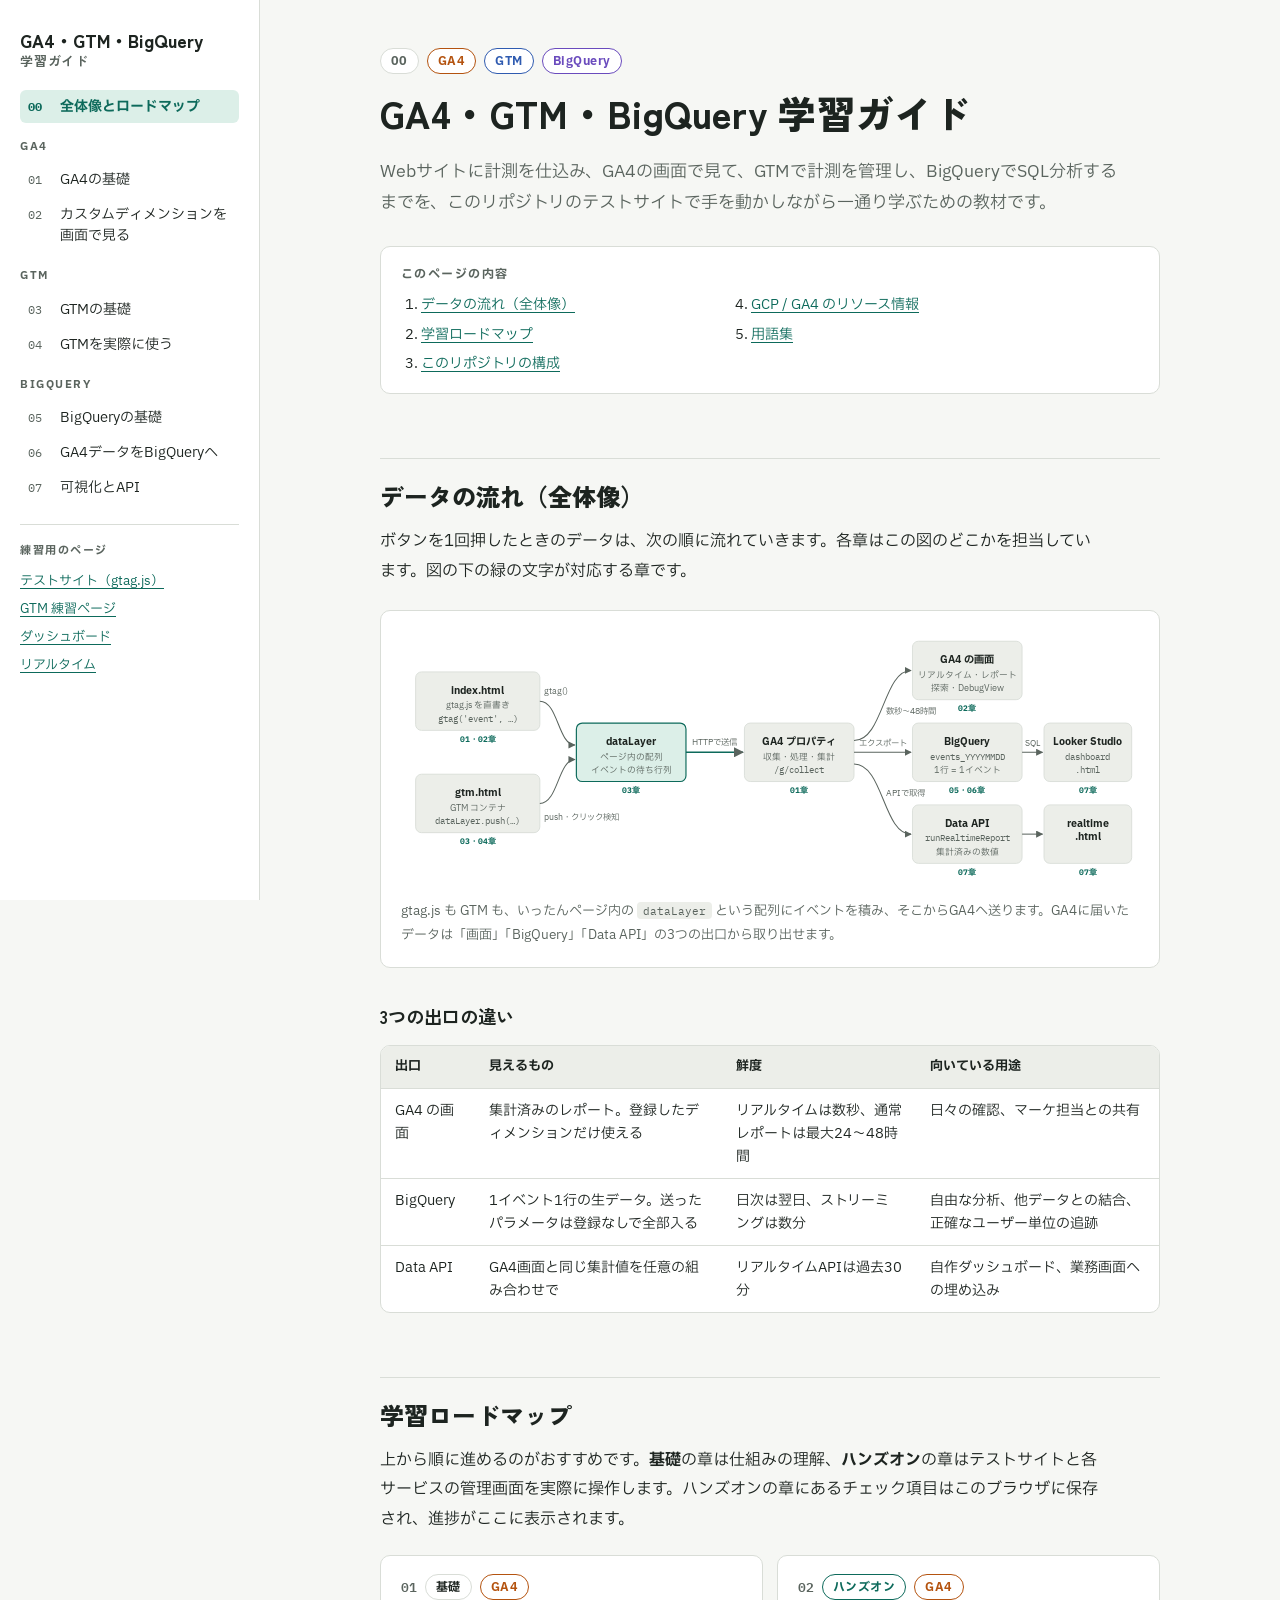
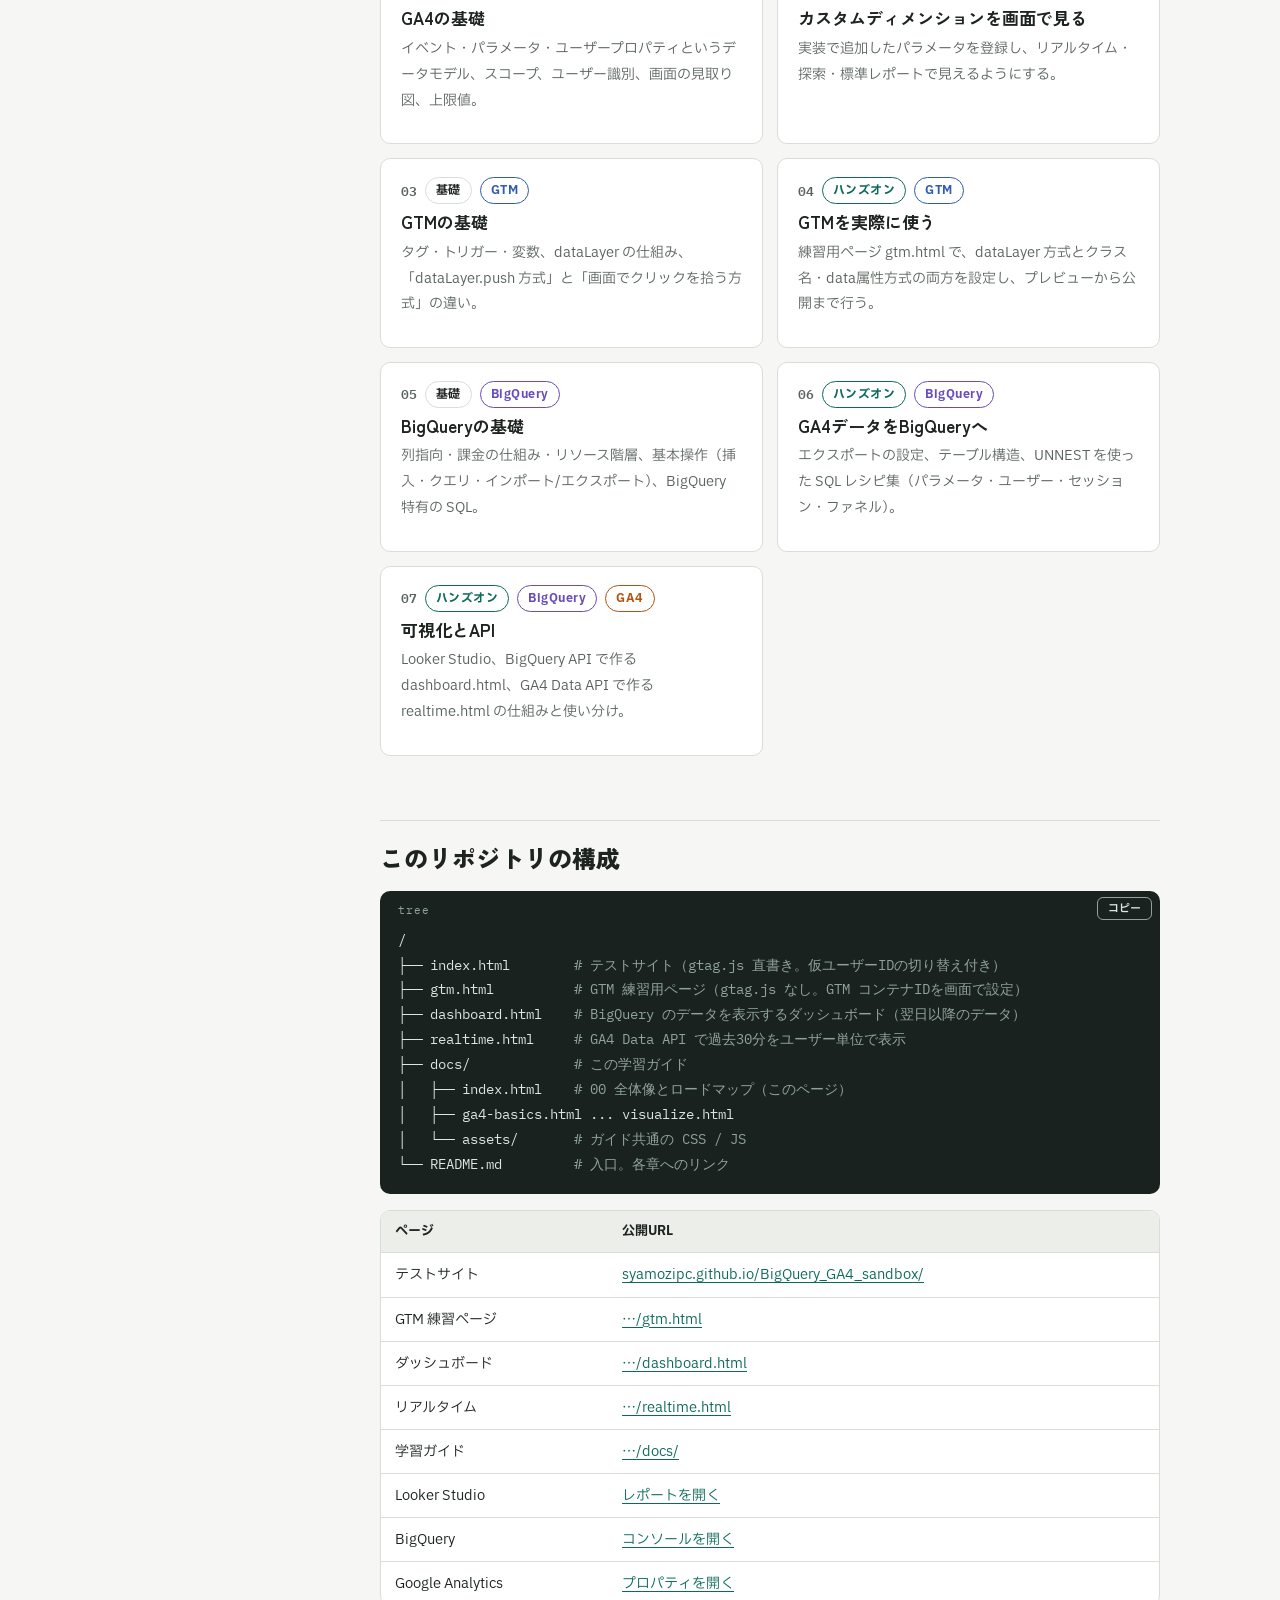
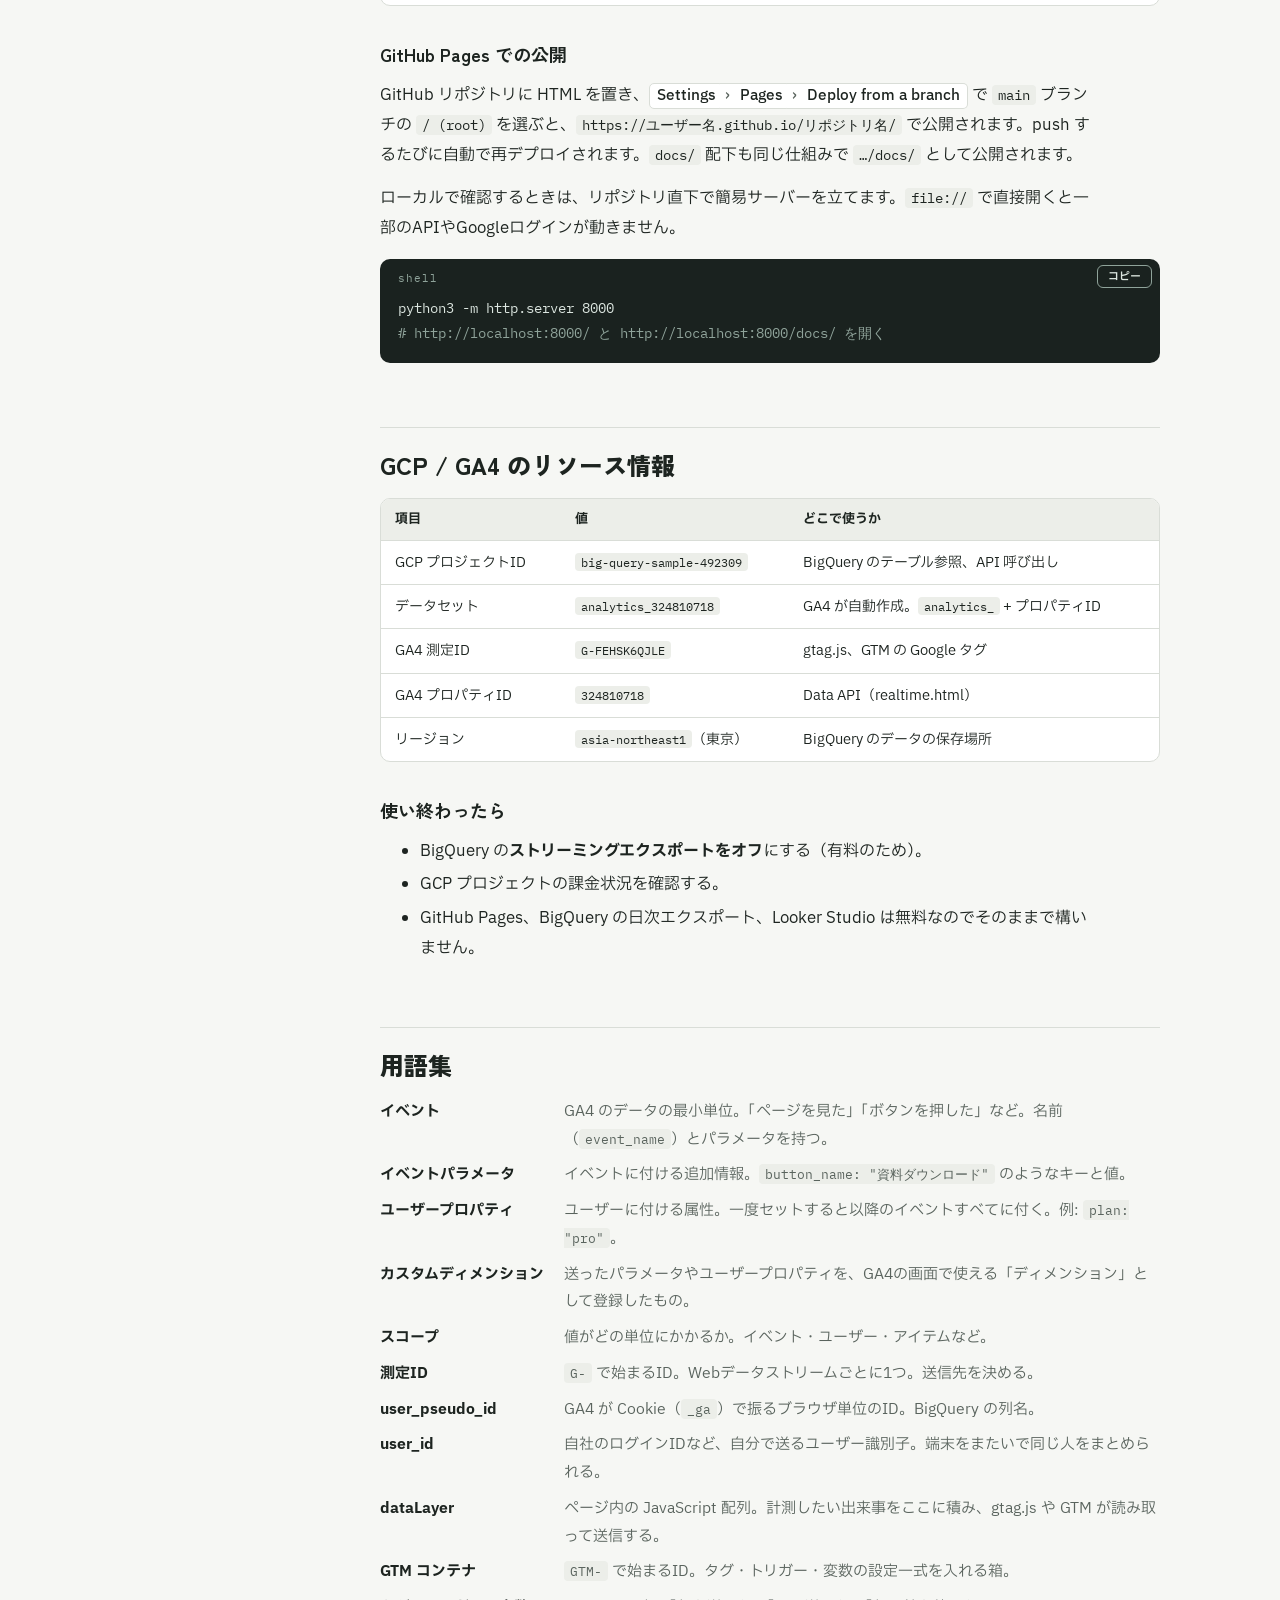
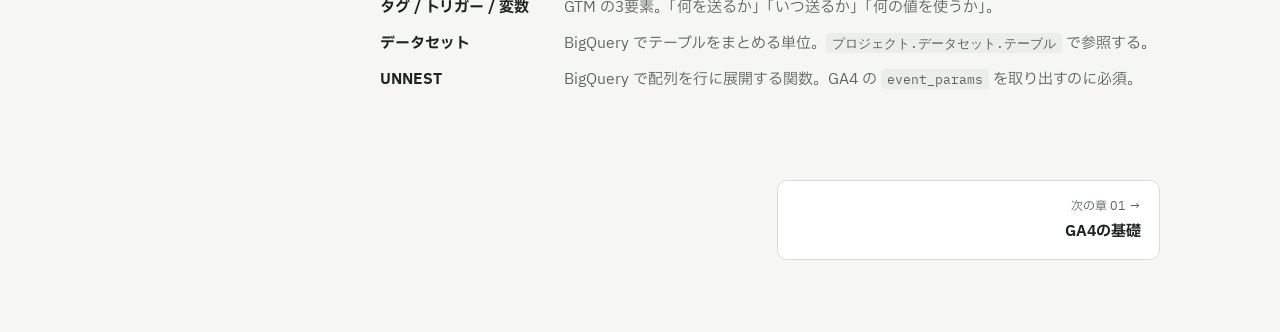
==== docs/index.html @ 58fece9c "update" ====
<!doctype html>
<html lang="ja">
<head>
<meta charset="UTF-8" />
<meta name="viewport" content="width=device-width, initial-scale=1.0, viewport-fit=cover" />
<title>GA4・GTM・BigQuery 学習ガイド</title>
<meta name="claude:viewport-fit-sides" content="cover" />
<link rel="preconnect" href="https://fonts.googleapis.com" />
<link rel="preconnect" href="https://fonts.gstatic.com" crossorigin />
<link rel="stylesheet" href="https://fonts.googleapis.com/css2?family=IBM+Plex+Mono:wght@400;500&family=IBM+Plex+Sans+JP:wght@400;500;700&family=Zen+Kaku+Gothic+New:wght@700;900&display=swap" />
<link rel="stylesheet" href="assets/guide.css" />
</head>
<body>
<div class="shell" data-page-id="index">
<aside class="side">
<a class="brand" href="index.html">GA4・GTM・BigQuery<small>学習ガイド</small></a>
<nav class="chapters" aria-label="章">
<a data-page="index" href="index.html"><span class="no">00</span><span>全体像とロードマップ</span></a>
<p class="group">GA4</p>
<a data-page="ga4-basics" href="ga4-basics.html"><span class="no">01</span><span>GA4の基礎</span></a>
<a data-page="ga4-custom-dimensions" href="ga4-custom-dimensions.html"><span class="no">02</span><span>カスタムディメンションを画面で見る</span></a>
<p class="group">GTM</p>
<a data-page="gtm-basics" href="gtm-basics.html"><span class="no">03</span><span>GTMの基礎</span></a>
<a data-page="gtm-tutorial" href="gtm-tutorial.html"><span class="no">04</span><span>GTMを実際に使う</span></a>
<p class="group">BigQuery</p>
<a data-page="bigquery-basics" href="bigquery-basics.html"><span class="no">05</span><span>BigQueryの基礎</span></a>
<a data-page="bigquery-export" href="bigquery-export.html"><span class="no">06</span><span>GA4データをBigQueryへ</span></a>
<a data-page="visualize" href="visualize.html"><span class="no">07</span><span>可視化とAPI</span></a>
</nav>
<div class="side-links"><p>練習用のページ</p><a href="https://syamozipc.github.io/BigQuery_GA4_sandbox/">テストサイト（gtag.js）</a><a href="https://syamozipc.github.io/BigQuery_GA4_sandbox/gtm.html">GTM 練習ページ</a><a href="https://syamozipc.github.io/BigQuery_GA4_sandbox/dashboard.html">ダッシュボード</a><a href="https://syamozipc.github.io/BigQuery_GA4_sandbox/realtime.html">リアルタイム</a></div>
</aside>
<main>
<div class="content">
<div class="kicker"><span class="chip">00</span><span class="chip t-ga4">GA4</span><span class="chip t-gtm">GTM</span><span class="chip t-bq">BigQuery</span></div>
<h1>GA4・GTM・BigQuery 学習ガイド</h1>
<p class="lead">Webサイトに計測を仕込み、GA4の画面で見て、GTMで計測を管理し、BigQueryでSQL分析するまでを、このリポジトリのテストサイトで手を動かしながら一通り学ぶための教材です。</p>

<div class="toc"><p>このページの内容</p><ol>
<li><a href="#flow">データの流れ（全体像）</a></li>
<li><a href="#roadmap">学習ロードマップ</a></li>
<li><a href="#repo">このリポジトリの構成</a></li>
<li><a href="#resources">GCP / GA4 のリソース情報</a></li>
<li><a href="#glossary">用語集</a></li>
</ol></div>

<h2 id="flow">データの流れ（全体像）</h2>
<p>ボタンを1回押したときのデータは、次の順に流れていきます。各章はこの図のどこかを担当しています。図の下の緑の文字が対応する章です。</p>

<figure class="diagram">
<svg viewBox="0 0 1010 350" role="img" aria-label="ページ上のコードが dataLayer を経由して GA4 に送られ、GA4 から画面・BigQuery・Data API の3方向に分かれる流れ図">
<defs>
<marker id="ah" viewBox="0 0 10 10" refX="9" refY="5" markerWidth="7" markerHeight="7" orient="auto-start-reverse"><path d="M0 0 L10 5 L0 10 z" class="head"/></marker>
</defs>
<rect class="box" x="20" y="56" width="170" height="80" rx="8"/>
<text class="t" x="105" y="86" text-anchor="middle">index.html</text>
<text class="s" x="105" y="106" text-anchor="middle">gtag.js を直書き</text>
<text class="sm" x="105" y="124" text-anchor="middle">gtag('event', …)</text>
<rect class="box" x="20" y="196" width="170" height="80" rx="8"/>
<text class="t" x="105" y="226" text-anchor="middle">gtm.html</text>
<text class="s" x="105" y="246" text-anchor="middle">GTM コンテナ</text>
<text class="sm" x="105" y="264" text-anchor="middle">dataLayer.push(…)</text>

<rect class="box-strong" x="240" y="126" width="150" height="80" rx="8"/>
<text class="t" x="315" y="156" text-anchor="middle">dataLayer</text>
<text class="s" x="315" y="176" text-anchor="middle">ページ内の配列</text>
<text class="s" x="315" y="194" text-anchor="middle">イベントの待ち行列</text>

<rect class="box" x="470" y="126" width="150" height="80" rx="8"/>
<text class="t" x="545" y="156" text-anchor="middle">GA4 プロパティ</text>
<text class="s" x="545" y="176" text-anchor="middle">収集・処理・集計</text>
<text class="sm" x="545" y="194" text-anchor="middle">/g/collect</text>

<rect class="box" x="700" y="14" width="150" height="80" rx="8"/>
<text class="t" x="775" y="44" text-anchor="middle">GA4 の画面</text>
<text class="s" x="775" y="64" text-anchor="middle">リアルタイム・レポート</text>
<text class="s" x="775" y="82" text-anchor="middle">探索・DebugView</text>
<rect class="box" x="700" y="126" width="150" height="80" rx="8"/>
<text class="t" x="775" y="156" text-anchor="middle">BigQuery</text>
<text class="sm" x="775" y="176" text-anchor="middle">events_YYYYMMDD</text>
<text class="s" x="775" y="194" text-anchor="middle">1行 = 1イベント</text>
<rect class="box" x="700" y="238" width="150" height="80" rx="8"/>
<text class="t" x="775" y="268" text-anchor="middle">Data API</text>
<text class="sm" x="775" y="288" text-anchor="middle">runRealtimeReport</text>
<text class="s" x="775" y="306" text-anchor="middle">集計済みの数値</text>

<rect class="box" x="880" y="126" width="120" height="80" rx="8"/>
<text class="t" x="940" y="156" text-anchor="middle">Looker Studio</text>
<text class="sm" x="940" y="176" text-anchor="middle">dashboard</text>
<text class="sm" x="940" y="194" text-anchor="middle">.html</text>
<rect class="box" x="880" y="238" width="120" height="80" rx="8"/>
<text class="t" x="940" y="268" text-anchor="middle">realtime</text>
<text class="t" x="940" y="286" text-anchor="middle">.html</text>

<path class="edge" d="M190 96 C215 96 215 156 238 156" marker-end="url(#ah)"/>
<text class="el" x="196" y="86">gtag()</text>
<path class="edge" d="M190 236 C215 236 215 176 238 176" marker-end="url(#ah)"/>
<text class="el" x="196" y="258">push・クリック検知</text>
<path class="edge-strong" d="M390 166 L468 166" marker-end="url(#ah)"/>
<text class="el" x="429" y="156" text-anchor="middle">HTTPで送信</text>
<path class="edge" d="M620 150 C660 150 660 54 698 54" marker-end="url(#ah)"/>
<text class="el" x="664" y="114">数秒〜48時間</text>
<path class="edge" d="M620 166 L698 166" marker-end="url(#ah)"/>
<text class="el" x="659" y="158" text-anchor="middle">エクスポート</text>
<path class="edge" d="M620 182 C660 182 660 278 698 278" marker-end="url(#ah)"/>
<text class="el" x="664" y="226">APIで取得</text>
<path class="edge" d="M850 166 L878 166" marker-end="url(#ah)"/>
<text class="el" x="864" y="158" text-anchor="middle">SQL</text>
<path class="edge" d="M850 278 L878 278" marker-end="url(#ah)"/>

<text class="tag" x="105" y="152" text-anchor="middle">01・02章</text>
<text class="tag" x="105" y="292" text-anchor="middle">03・04章</text>
<text class="tag" x="315" y="222" text-anchor="middle">03章</text>
<text class="tag" x="545" y="222" text-anchor="middle">01章</text>
<text class="tag" x="775" y="110" text-anchor="middle">02章</text>
<text class="tag" x="775" y="222" text-anchor="middle">05・06章</text>
<text class="tag" x="775" y="334" text-anchor="middle">07章</text>
<text class="tag" x="940" y="222" text-anchor="middle">07章</text>
<text class="tag" x="940" y="334" text-anchor="middle">07章</text>
</svg>
<figcaption>gtag.js も GTM も、いったんページ内の <code>dataLayer</code> という配列にイベントを積み、そこからGA4へ送ります。GA4に届いたデータは「画面」「BigQuery」「Data API」の3つの出口から取り出せます。</figcaption>
</figure>

<h3>3つの出口の違い</h3>
<div class="table-wrap"><table>
<thead><tr><th>出口</th><th>見えるもの</th><th>鮮度</th><th>向いている用途</th></tr></thead>
<tbody>
<tr><td>GA4 の画面</td><td>集計済みのレポート。登録したディメンションだけ使える</td><td>リアルタイムは数秒、通常レポートは最大24〜48時間</td><td>日々の確認、マーケ担当との共有</td></tr>
<tr><td>BigQuery</td><td>1イベント1行の生データ。送ったパラメータは登録なしで全部入る</td><td>日次は翌日、ストリーミングは数分</td><td>自由な分析、他データとの結合、正確なユーザー単位の追跡</td></tr>
<tr><td>Data API</td><td>GA4画面と同じ集計値を任意の組み合わせで</td><td>リアルタイムAPIは過去30分</td><td>自作ダッシュボード、業務画面への埋め込み</td></tr>
</tbody></table></div>

<h2 id="roadmap">学習ロードマップ</h2>
<p>上から順に進めるのがおすすめです。<strong>基礎</strong>の章は仕組みの理解、<strong>ハンズオン</strong>の章はテストサイトと各サービスの管理画面を実際に操作します。ハンズオンの章にあるチェック項目はこのブラウザに保存され、進捗がここに表示されます。</p>

<div class="cards">
<a class="card" href="ga4-basics.html"><div class="top"><span class="no">01</span><span class="chip kind-basic">基礎</span><span class="chip t-ga4">GA4</span></div><h3>GA4の基礎</h3><p>イベント・パラメータ・ユーザープロパティというデータモデル、スコープ、ユーザー識別、画面の見取り図、上限値。</p><span class="prog" data-progress="ga4-basics"></span></a>
<a class="card" href="ga4-custom-dimensions.html"><div class="top"><span class="no">02</span><span class="chip kind-hands">ハンズオン</span><span class="chip t-ga4">GA4</span></div><h3>カスタムディメンションを画面で見る</h3><p>実装で追加したパラメータを登録し、リアルタイム・探索・標準レポートで見えるようにする。</p><span class="prog" data-progress="ga4-custom-dimensions"></span></a>
<a class="card" href="gtm-basics.html"><div class="top"><span class="no">03</span><span class="chip kind-basic">基礎</span><span class="chip t-gtm">GTM</span></div><h3>GTMの基礎</h3><p>タグ・トリガー・変数、dataLayer の仕組み、「dataLayer.push 方式」と「画面でクリックを拾う方式」の違い。</p><span class="prog" data-progress="gtm-basics"></span></a>
<a class="card" href="gtm-tutorial.html"><div class="top"><span class="no">04</span><span class="chip kind-hands">ハンズオン</span><span class="chip t-gtm">GTM</span></div><h3>GTMを実際に使う</h3><p>練習用ページ gtm.html で、dataLayer 方式とクラス名・data属性方式の両方を設定し、プレビューから公開まで行う。</p><span class="prog" data-progress="gtm-tutorial"></span></a>
<a class="card" href="bigquery-basics.html"><div class="top"><span class="no">05</span><span class="chip kind-basic">基礎</span><span class="chip t-bq">BigQuery</span></div><h3>BigQueryの基礎</h3><p>列指向・課金の仕組み・リソース階層、基本操作（挿入・クエリ・インポート/エクスポート）、BigQuery 特有の SQL。</p><span class="prog" data-progress="bigquery-basics"></span></a>
<a class="card" href="bigquery-export.html"><div class="top"><span class="no">06</span><span class="chip kind-hands">ハンズオン</span><span class="chip t-bq">BigQuery</span></div><h3>GA4データをBigQueryへ</h3><p>エクスポートの設定、テーブル構造、UNNEST を使った SQL レシピ集（パラメータ・ユーザー・セッション・ファネル）。</p><span class="prog" data-progress="bigquery-export"></span></a>
<a class="card" href="visualize.html"><div class="top"><span class="no">07</span><span class="chip kind-hands">ハンズオン</span><span class="chip t-bq">BigQuery</span><span class="chip t-ga4">GA4</span></div><h3>可視化とAPI</h3><p>Looker Studio、BigQuery API で作る dashboard.html、GA4 Data API で作る realtime.html の仕組みと使い分け。</p><span class="prog" data-progress="visualize"></span></a>
</div>

<h2 id="repo">このリポジトリの構成</h2>
<pre data-lang="tree"><code>/
├── index.html        <span class="c"># テストサイト（gtag.js 直書き。仮ユーザーIDの切り替え付き）</span>
├── gtm.html          <span class="c"># GTM 練習用ページ（gtag.js なし。GTM コンテナIDを画面で設定）</span>
├── dashboard.html    <span class="c"># BigQuery のデータを表示するダッシュボード（翌日以降のデータ）</span>
├── realtime.html     <span class="c"># GA4 Data API で過去30分をユーザー単位で表示</span>
├── docs/             <span class="c"># この学習ガイド</span>
│   ├── index.html    <span class="c"># 00 全体像とロードマップ（このページ）</span>
│   ├── ga4-basics.html ... visualize.html
│   └── assets/       <span class="c"># ガイド共通の CSS / JS</span>
└── README.md         <span class="c"># 入口。各章へのリンク</span></code></pre>

<div class="table-wrap"><table>
<thead><tr><th>ページ</th><th>公開URL</th></tr></thead>
<tbody>
<tr><td>テストサイト</td><td><a href="https://syamozipc.github.io/BigQuery_GA4_sandbox/">syamozipc.github.io/BigQuery_GA4_sandbox/</a></td></tr>
<tr><td>GTM 練習ページ</td><td><a href="https://syamozipc.github.io/BigQuery_GA4_sandbox/gtm.html">…/gtm.html</a></td></tr>
<tr><td>ダッシュボード</td><td><a href="https://syamozipc.github.io/BigQuery_GA4_sandbox/dashboard.html">…/dashboard.html</a></td></tr>
<tr><td>リアルタイム</td><td><a href="https://syamozipc.github.io/BigQuery_GA4_sandbox/realtime.html">…/realtime.html</a></td></tr>
<tr><td>学習ガイド</td><td><a href="https://syamozipc.github.io/BigQuery_GA4_sandbox/docs/">…/docs/</a></td></tr>
<tr><td>Looker Studio</td><td><a href="https://lookerstudio.google.com/reporting/3c89940d-f869-47be-a135-97fee528fcda/page/j5EuF">レポートを開く</a></td></tr>
<tr><td>BigQuery</td><td><a href="https://console.cloud.google.com/bigquery?project=big-query-sample-492309">コンソールを開く</a></td></tr>
<tr><td>Google Analytics</td><td><a href="https://analytics.google.com/analytics/web/#/a235761773p324810718/reports/intelligenthome">プロパティを開く</a></td></tr>
</tbody></table></div>

<h3>GitHub Pages での公開</h3>
<p>GitHub リポジトリに HTML を置き、<span class="ui-path"><span>Settings</span><span>Pages</span><span>Deploy from a branch</span></span> で <code>main</code> ブランチの <code>/ (root)</code> を選ぶと、<code>https://ユーザー名.github.io/リポジトリ名/</code> で公開されます。push するたびに自動で再デプロイされます。<code>docs/</code> 配下も同じ仕組みで <code>…/docs/</code> として公開されます。</p>
<p>ローカルで確認するときは、リポジトリ直下で簡易サーバーを立てます。<code>file://</code> で直接開くと一部のAPIやGoogleログインが動きません。</p>
<pre data-lang="shell"><code>python3 -m http.server 8000
<span class="c"># http://localhost:8000/ と http://localhost:8000/docs/ を開く</span></code></pre>

<h2 id="resources">GCP / GA4 のリソース情報</h2>
<div class="table-wrap"><table>
<thead><tr><th>項目</th><th>値</th><th>どこで使うか</th></tr></thead>
<tbody>
<tr><td>GCP プロジェクトID</td><td><code>big-query-sample-492309</code></td><td>BigQuery のテーブル参照、API 呼び出し</td></tr>
<tr><td>データセット</td><td><code>analytics_324810718</code></td><td>GA4 が自動作成。<code>analytics_</code> + プロパティID</td></tr>
<tr><td>GA4 測定ID</td><td><code>G-FEHSK6QJLE</code></td><td>gtag.js、GTM の Google タグ</td></tr>
<tr><td>GA4 プロパティID</td><td><code>324810718</code></td><td>Data API（realtime.html）</td></tr>
<tr><td>リージョン</td><td><code>asia-northeast1</code>（東京）</td><td>BigQuery のデータの保存場所</td></tr>
</tbody></table></div>

<h3>使い終わったら</h3>
<ul>
<li>BigQuery の<strong>ストリーミングエクスポートをオフ</strong>にする（有料のため）。</li>
<li>GCP プロジェクトの課金状況を確認する。</li>
<li>GitHub Pages、BigQuery の日次エクスポート、Looker Studio は無料なのでそのままで構いません。</li>
</ul>

<h2 id="glossary">用語集</h2>
<dl class="glossary">
<dt>イベント</dt><dd>GA4 のデータの最小単位。「ページを見た」「ボタンを押した」など。名前（<code>event_name</code>）とパラメータを持つ。</dd>
<dt>イベントパラメータ</dt><dd>イベントに付ける追加情報。<code>button_name: "資料ダウンロード"</code> のようなキーと値。</dd>
<dt>ユーザープロパティ</dt><dd>ユーザーに付ける属性。一度セットすると以降のイベントすべてに付く。例: <code>plan: "pro"</code>。</dd>
<dt>カスタムディメンション</dt><dd>送ったパラメータやユーザープロパティを、GA4の画面で使える「ディメンション」として登録したもの。</dd>
<dt>スコープ</dt><dd>値がどの単位にかかるか。イベント・ユーザー・アイテムなど。</dd>
<dt>測定ID</dt><dd><code>G-</code> で始まるID。Webデータストリームごとに1つ。送信先を決める。</dd>
<dt>user_pseudo_id</dt><dd>GA4 が Cookie（<code>_ga</code>）で振るブラウザ単位のID。BigQuery の列名。</dd>
<dt>user_id</dt><dd>自社のログインIDなど、自分で送るユーザー識別子。端末をまたいで同じ人をまとめられる。</dd>
<dt>dataLayer</dt><dd>ページ内の JavaScript 配列。計測したい出来事をここに積み、gtag.js や GTM が読み取って送信する。</dd>
<dt>GTM コンテナ</dt><dd><code>GTM-</code> で始まるID。タグ・トリガー・変数の設定一式を入れる箱。</dd>
<dt>タグ / トリガー / 変数</dt><dd>GTM の3要素。「何を送るか」「いつ送るか」「何の値を使うか」。</dd>
<dt>データセット</dt><dd>BigQuery でテーブルをまとめる単位。<code>プロジェクト.データセット.テーブル</code> で参照する。</dd>
<dt>UNNEST</dt><dd>BigQuery で配列を行に展開する関数。GA4 の <code>event_params</code> を取り出すのに必須。</dd>
</dl>
<nav class="pager" aria-label="前後の章">
<a class="next" href="ga4-basics.html"><small>次の章 01 →</small>GA4の基礎</a>
</nav>
</div>
</main>
</div>
<script src="assets/guide.js"></script>
</body>
</html>
---- docs/assets/guide.css ----
/* GA4・GTM・BigQuery 学習ガイド 共通スタイル
   レイアウト: 左に章ナビ（固定）、右に読み物の本文（約68字幅）。スマホでは縦積み。 */
:root {
  --bg: #f6f7f4;
  --surface: #ffffff;
  --sunken: #eceee9;
  --fg: #1d2420;
  --muted: #5a645e;
  --line: #d9ddd7;
  --accent: #0d6a5b;
  --accent-soft: #dcefe8;
  --warn: #8f5400;
  --warn-soft: #f9eed8;
  --tip: #3a55a4;
  --tip-soft: #e3e9f8;
  --code-bg: #1a221f;
  --code-fg: #dce6e0;
  --code-dim: #8fa39a;
  --tool-ga4: #b4530f;
  --tool-gtm: #2f5bb0;
  --tool-bq: #6a4bbd;
  --font-display: "Zen Kaku Gothic New", "Hiragino Sans", "Yu Gothic", sans-serif;
  --font-body: "IBM Plex Sans JP", "Hiragino Sans", "Yu Gothic", "Meiryo", sans-serif;
  --font-mono: "IBM Plex Mono", ui-monospace, "SFMono-Regular", Menlo, monospace;
  --radius: 10px;
}
@media (prefers-color-scheme: dark) {
  :root:not([data-theme="light"]) {
    --bg: #121614; --surface: #19201c; --sunken: #212925; --fg: #e1e7e3; --muted: #9ba69f;
    --line: #2f3934; --accent: #52c4ad; --accent-soft: #1b3530; --warn: #e6a64c; --warn-soft: #33281a;
    --tip: #8fa8ec; --tip-soft: #1f2740; --code-bg: #0c100e; --code-fg: #dce6e0; --code-dim: #7f948a;
    --tool-ga4: #f0965a; --tool-gtm: #86a8ee; --tool-bq: #b39cf0;
    color-scheme: dark;
  }
}
:root[data-theme="dark"] {
  --bg: #121614; --surface: #19201c; --sunken: #212925; --fg: #e1e7e3; --muted: #9ba69f;
  --line: #2f3934; --accent: #52c4ad; --accent-soft: #1b3530; --warn: #e6a64c; --warn-soft: #33281a;
  --tip: #8fa8ec; --tip-soft: #1f2740; --code-bg: #0c100e; --code-fg: #dce6e0; --code-dim: #7f948a;
  --tool-ga4: #f0965a; --tool-gtm: #86a8ee; --tool-bq: #b39cf0;
  color-scheme: dark;
}

* { box-sizing: border-box; }
html { -webkit-text-size-adjust: 100%; }
body {
  margin: 0;
  background: var(--bg);
  color: var(--fg);
  font-family: var(--font-body);
  font-size: 16px;
  line-height: 1.85;
}
a { color: var(--accent); text-underline-offset: 3px; }
a:focus-visible, button:focus-visible, input:focus-visible, summary:focus-visible {
  outline: 2px solid var(--accent); outline-offset: 2px; border-radius: 4px;
}
img, svg { max-width: 100%; }

.shell {
  display: grid;
  grid-template-columns: 260px minmax(0, 1fr);
  min-height: 100vh;
}
.side {
  position: sticky;
  top: env(safe-area-inset-top, 0px);
  align-self: start;
  height: 100vh;
  overflow-y: auto;
  border-right: 1px solid var(--line);
  background: var(--surface);
  padding-block: 28px;
  padding-left: max(20px, env(safe-area-inset-left, 0px));
  padding-right: 20px;
  display: flex;
  flex-direction: column;
  gap: 20px;
}
.brand {
  font-family: var(--font-display);
  font-weight: 900;
  font-size: 18px;
  line-height: 1.35;
  color: var(--fg);
  text-decoration: none;
}
.brand small { display: block; font-weight: 700; font-size: 13px; color: var(--muted); letter-spacing: 0.06em; }
.chapters { display: flex; flex-direction: column; gap: 2px; }
.chapters .group {
  margin: 12px 0 4px; font-size: 11px; font-weight: 700; letter-spacing: 0.14em;
  text-transform: uppercase; color: var(--muted);
}
.chapters a {
  display: grid; grid-template-columns: 26px 1fr; gap: 6px; align-items: baseline;
  padding: 6px 8px; border-radius: 6px; color: var(--fg); text-decoration: none;
  font-size: 14px; line-height: 1.5;
}
.chapters a .no { font-family: var(--font-mono); font-size: 12px; color: var(--muted); }
.chapters a:hover { background: var(--sunken); }
.chapters a[aria-current="page"] { background: var(--accent-soft); color: var(--accent); font-weight: 700; }
.chapters a[aria-current="page"] .no { color: var(--accent); }
.chapters a .prog { grid-column: 2; font-size: 11px; color: var(--muted); font-family: var(--font-mono); }
.side-links { display: flex; flex-direction: column; gap: 4px; font-size: 13px; border-top: 1px solid var(--line); padding-top: 16px; }
.side-links p { margin: 0 0 4px; font-size: 11px; font-weight: 700; letter-spacing: 0.14em; color: var(--muted); }

main {
  padding-block: 48px 96px;
  padding-left: max(16px, env(safe-area-inset-left, 0px));
  padding-right: max(16px, env(safe-area-inset-right, 0px));
  min-width: 0;
}
.content { max-width: 780px; margin: 0 auto; display: flex; flex-direction: column; gap: 0; }

.kicker { display: flex; flex-wrap: wrap; gap: 8px; align-items: center; margin-bottom: 12px; }
.chip {
  display: inline-flex; align-items: center; gap: 4px; font-size: 12px; font-weight: 700;
  padding: 2px 10px; border-radius: 999px; border: 1px solid var(--line); color: var(--muted);
  background: var(--surface); line-height: 1.7; letter-spacing: 0.04em;
}
.chip.kind-basic { color: var(--fg); }
.chip.kind-hands { color: var(--accent); border-color: var(--accent); }
.chip.t-ga4 { color: var(--tool-ga4); border-color: currentColor; }
.chip.t-gtm { color: var(--tool-gtm); border-color: currentColor; }
.chip.t-bq { color: var(--tool-bq); border-color: currentColor; }

h1, h2, h3, h4 { font-family: var(--font-display); text-wrap: balance; line-height: 1.4; margin: 0; }
h1 { font-size: clamp(28px, 4.2vw, 38px); font-weight: 900; letter-spacing: 0.01em; }
.lead { font-size: 17px; color: var(--muted); margin: 16px 0 0; max-width: 68ch; }
h2 {
  font-size: 24px; font-weight: 900; margin-top: 64px; padding-top: 20px;
  border-top: 1px solid var(--line); scroll-margin-top: 24px;
}
h3 { font-size: 18px; font-weight: 700; margin-top: 36px; scroll-margin-top: 24px; }
h4 { font-size: 15px; font-weight: 700; margin-top: 24px; }
p, ul, ol { margin: 14px 0 0; max-width: 72ch; }
li + li { margin-top: 4px; }
strong { font-weight: 700; }

.toc {
  margin-top: 28px; padding: 16px 20px; background: var(--surface); border: 1px solid var(--line);
  border-radius: var(--radius); font-size: 14px;
}
.toc p { margin: 0 0 6px; font-weight: 700; font-size: 12px; letter-spacing: 0.12em; color: var(--muted); }
.toc ol { margin: 0; padding-left: 20px; columns: 2; column-gap: 32px; }
.toc li { break-inside: avoid; }

code {
  font-family: var(--font-mono); font-size: 0.88em; background: var(--sunken);
  padding: 1px 6px; border-radius: 4px; overflow-wrap: anywhere;
}
pre {
  position: relative; margin: 16px 0 0; background: var(--code-bg); color: var(--code-fg);
  border-radius: var(--radius); padding: 16px 18px; overflow-x: auto; font-size: 13.5px; line-height: 1.7;
}
pre code { background: none; padding: 0; font-size: inherit; color: inherit; overflow-wrap: normal; }
pre .c { color: var(--code-dim); }
pre[data-lang] { padding-top: 38px; }
pre[data-lang]::before {
  content: attr(data-lang); position: absolute; top: 10px; left: 18px; font-family: var(--font-mono);
  font-size: 11px; color: var(--code-dim); letter-spacing: 0.08em;
}
.copy-btn {
  position: absolute; top: 6px; right: 8px; font: 600 11px var(--font-body); color: var(--code-fg);
  background: transparent; border: 1px solid var(--code-dim); border-radius: 6px; padding: 2px 10px; cursor: pointer;
}
.copy-btn:hover { border-color: var(--code-fg); }

.table-wrap { margin-top: 16px; overflow-x: auto; border: 1px solid var(--line); border-radius: var(--radius); background: var(--surface); }
table { border-collapse: collapse; width: 100%; font-size: 14px; line-height: 1.65; }
th, td { text-align: left; padding: 10px 14px; border-bottom: 1px solid var(--line); vertical-align: top; }
th { background: var(--sunken); font-weight: 700; font-size: 13px; white-space: nowrap; }
tr:last-child td { border-bottom: none; }
td code { white-space: nowrap; }
.num { font-variant-numeric: tabular-nums; text-align: right; white-space: nowrap; }

.callout {
  margin-top: 18px; padding: 14px 18px; border-radius: var(--radius); font-size: 15px;
  border: 1px solid var(--line); background: var(--surface);
}
.callout > :first-child { margin-top: 0; }
.callout .label { display: block; font-size: 12px; font-weight: 700; letter-spacing: 0.1em; margin-bottom: 2px; }
.callout.warn { background: var(--warn-soft); border-color: transparent; }
.callout.warn .label { color: var(--warn); }
.callout.tip { background: var(--tip-soft); border-color: transparent; }
.callout.tip .label { color: var(--tip); }
.callout.key { background: var(--accent-soft); border-color: transparent; }
.callout.key .label { color: var(--accent); }

/* GA4 / GTM の画面上の場所 */
.ui-path { display: inline-flex; flex-wrap: wrap; align-items: center; gap: 2px 0; font-size: 0.92em; vertical-align: baseline; }
.ui-path span {
  background: var(--surface); border: 1px solid var(--line); border-radius: 5px; padding: 0 7px;
  font-weight: 500; white-space: nowrap; line-height: 1.6;
}
.ui-path span + span::before { content: "›"; color: var(--muted); margin: 0 6px 0 -2px; padding-right: 4px; }
.ui-path span + span { border-left: none; border-top-left-radius: 0; border-bottom-left-radius: 0; margin-left: -4px; }

/* 手順（順番に意味がある） */
ol.steps { list-style: none; padding: 0; margin: 20px 0 0; counter-reset: step; display: flex; flex-direction: column; gap: 14px; max-width: none; }
ol.steps > li {
  counter-increment: step; position: relative; padding: 18px 20px 18px 64px; background: var(--surface);
  border: 1px solid var(--line); border-radius: var(--radius); margin: 0;
}
ol.steps > li::before {
  content: counter(step); position: absolute; left: 18px; top: 18px; width: 30px; height: 30px; border-radius: 50%;
  background: var(--accent); color: var(--surface); font: 700 14px/30px var(--font-mono); text-align: center;
}
ol.steps > li > h4 { margin-top: 2px; font-size: 16px; }
ol.steps > li > :first-child { margin-top: 0; }
ol.steps.start-at { counter-reset: step var(--start, 0); }

.check {
  display: flex; gap: 10px; align-items: flex-start; margin-top: 14px; padding: 10px 12px;
  border: 1px dashed var(--line); border-radius: 8px; font-size: 14px; cursor: pointer;
}
.check input { margin-top: 5px; accent-color: var(--accent); width: 16px; height: 16px; flex: none; }
.check:has(input:checked) { border-style: solid; border-color: var(--accent); background: var(--accent-soft); }

.form-table th { width: 32%; }

figure.diagram { margin: 24px 0 0; padding: 20px; background: var(--surface); border: 1px solid var(--line); border-radius: var(--radius); overflow-x: auto; }
figure.diagram svg { display: block; width: 100%; min-width: 640px; height: auto; color: var(--fg); }
figure.diagram figcaption { margin-top: 12px; font-size: 13px; color: var(--muted); }
svg text { font-family: var(--font-body); }
svg .mono { font-family: var(--font-mono); }

.cards { display: grid; grid-template-columns: repeat(auto-fill, minmax(min(100%, 340px), 1fr)); gap: 14px; margin-top: 20px; }
.card {
  display: flex; flex-direction: column; gap: 6px; padding: 18px 20px; background: var(--surface);
  border: 1px solid var(--line); border-radius: var(--radius); text-decoration: none; color: var(--fg); min-width: 0;
}
a.card:hover { border-color: var(--accent); }
.card .top { display: flex; align-items: center; gap: 8px; flex-wrap: wrap; }
.card .no { font: 600 13px var(--font-mono); color: var(--muted); }
.card h3 { margin: 0; font-size: 17px; }
.card p { margin: 0; font-size: 14px; color: var(--muted); }
.card .prog { font: 12px var(--font-mono); color: var(--muted); margin-top: auto; padding-top: 6px; }

.tree { font-family: var(--font-mono); }

.pager { display: grid; grid-template-columns: 1fr 1fr; gap: 14px; margin-top: 72px; }
.pager a {
  display: flex; flex-direction: column; padding: 14px 18px; border: 1px solid var(--line); border-radius: var(--radius);
  background: var(--surface); text-decoration: none; color: var(--fg); font-weight: 700; font-size: 15px;
}
.pager a small { font-weight: 400; color: var(--muted); font-size: 12px; }
.pager a.next { text-align: right; grid-column: 2; }
.pager a:hover { border-color: var(--accent); }

dl.glossary { display: grid; grid-template-columns: max-content 1fr; gap: 8px 20px; margin-top: 16px; font-size: 15px; }
dl.glossary dt { font-weight: 700; }
dl.glossary dd { margin: 0; color: var(--muted); }

details.more { margin-top: 16px; border: 1px solid var(--line); border-radius: var(--radius); background: var(--surface); padding: 12px 18px; }
details.more summary { cursor: pointer; font-weight: 700; }

@media (max-width: 880px) {
  .shell { grid-template-columns: minmax(0, 1fr); }
  .side {
    position: static; height: auto; border-right: none; border-bottom: 1px solid var(--line);
    padding-block: 18px; padding-left: max(16px, env(safe-area-inset-left, 0px)); padding-right: max(16px, env(safe-area-inset-right, 0px));
  }
  .chapters { display: grid; grid-template-columns: repeat(auto-fill, minmax(min(100%, 220px), 1fr)); }
  .chapters .group { grid-column: 1 / -1; }
  main { padding-block: 32px 72px; }
  .toc ol { columns: 1; }
  dl.glossary { grid-template-columns: 1fr; gap: 2px; }
  dl.glossary dd { margin-bottom: 10px; }
  ol.steps > li { padding: 16px 16px 16px 54px; }
  ol.steps > li::before { left: 14px; }
}
@media (prefers-reduced-motion: reduce) { * { scroll-behavior: auto !important; transition: none !important; } }

/* 図（インラインSVG）。色はすべてテーマのトークンから取る */
svg .box { fill: var(--sunken); stroke: var(--line); stroke-width: 1.2; }
svg .box-strong { fill: var(--accent-soft); stroke: var(--accent); stroke-width: 1.6; }
svg .box-warn { fill: var(--warn-soft); stroke: var(--warn); stroke-width: 1.4; }
svg .box-plain { fill: var(--surface); stroke: var(--line); stroke-width: 1.2; }
svg .t { fill: var(--fg); font-size: 14px; font-weight: 700; }
svg .s { fill: var(--muted); font-size: 12px; }
svg .sm { fill: var(--muted); font-size: 12px; font-family: var(--font-mono); }
svg .tm { fill: var(--fg); font-size: 12.5px; font-family: var(--font-mono); }
svg .edge { stroke: var(--muted); stroke-width: 1.4; fill: none; }
svg .edge-strong { stroke: var(--accent); stroke-width: 2; fill: none; }
svg .edge-dash { stroke: var(--muted); stroke-width: 1.4; fill: none; stroke-dasharray: 5 4; }
svg .el { fill: var(--muted); font-size: 11.5px; }
svg .el-strong { fill: var(--accent); font-size: 12px; font-weight: 700; }
svg .tag { fill: var(--accent); font-size: 11px; font-weight: 700; font-family: var(--font-mono); }
svg .head { fill: var(--muted); }
svg .head-strong { fill: var(--accent); }
svg .warn-t { fill: var(--warn); font-size: 12px; font-weight: 700; }
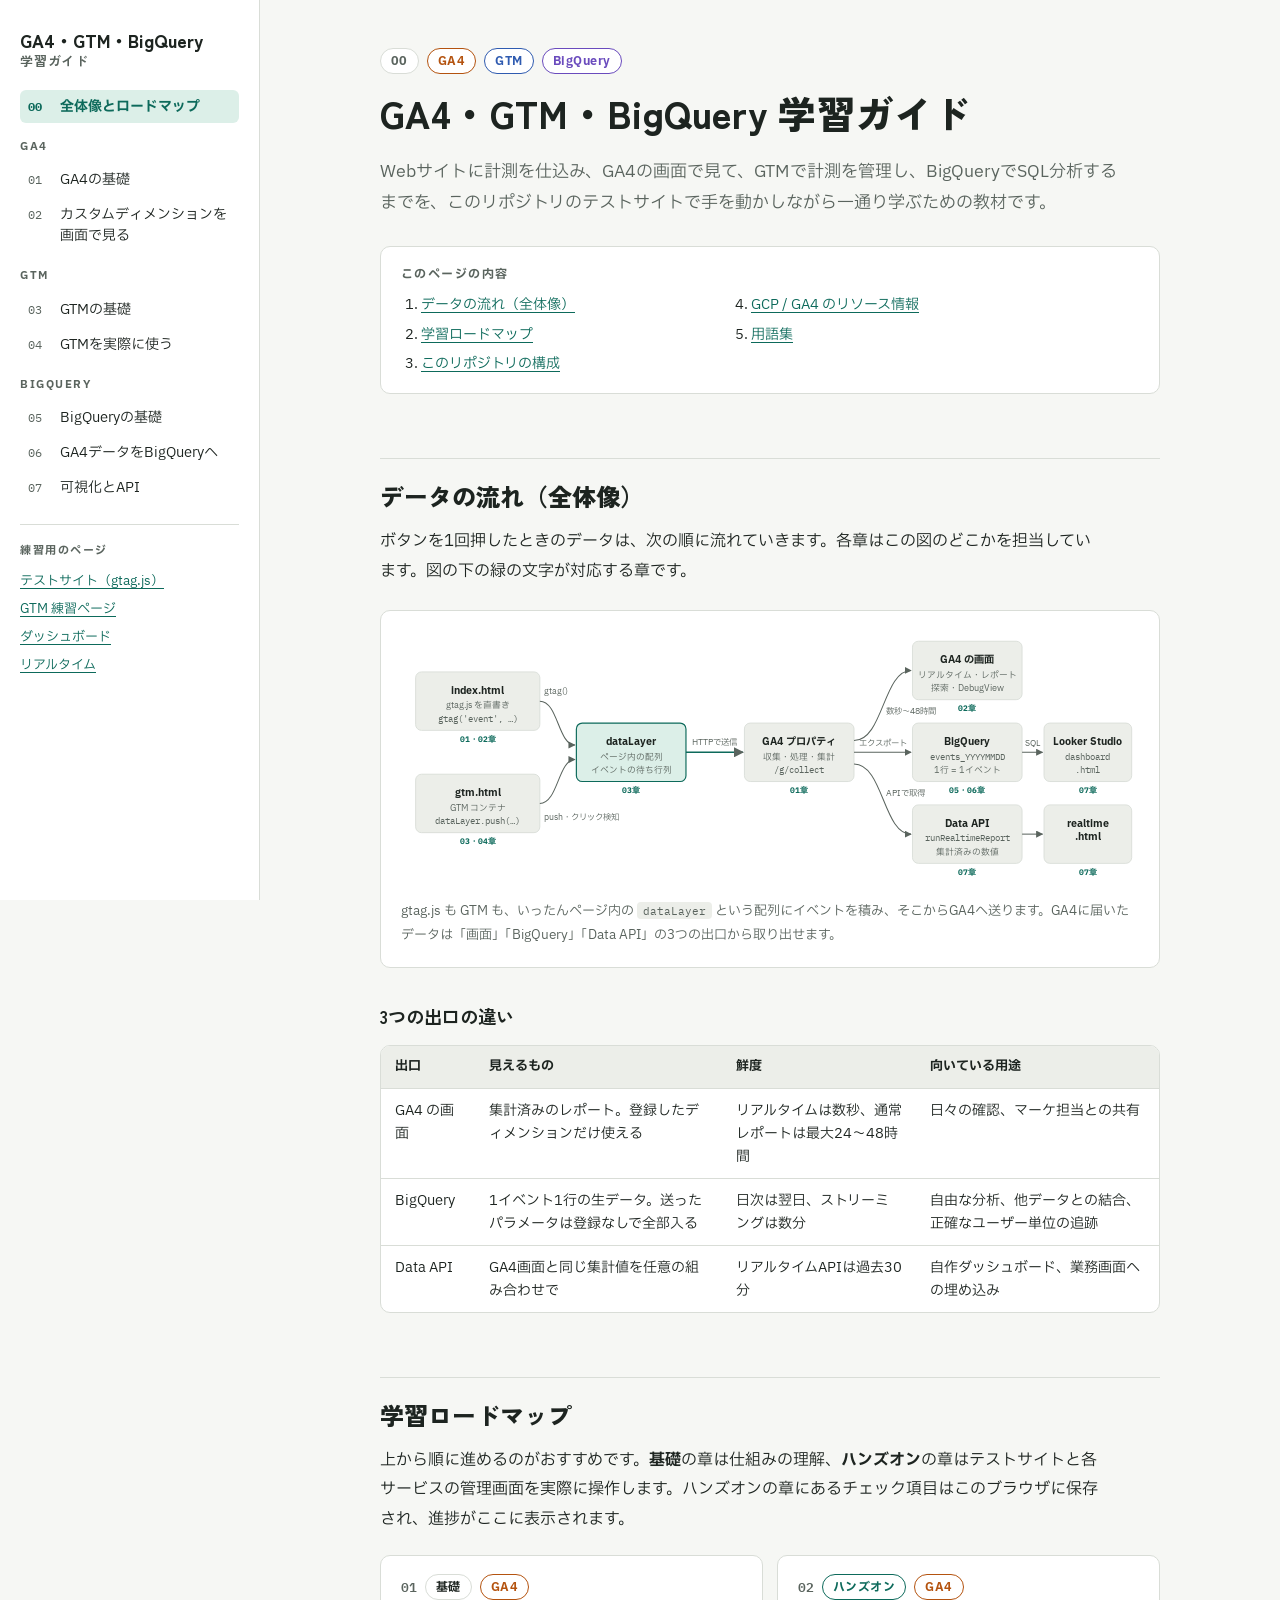
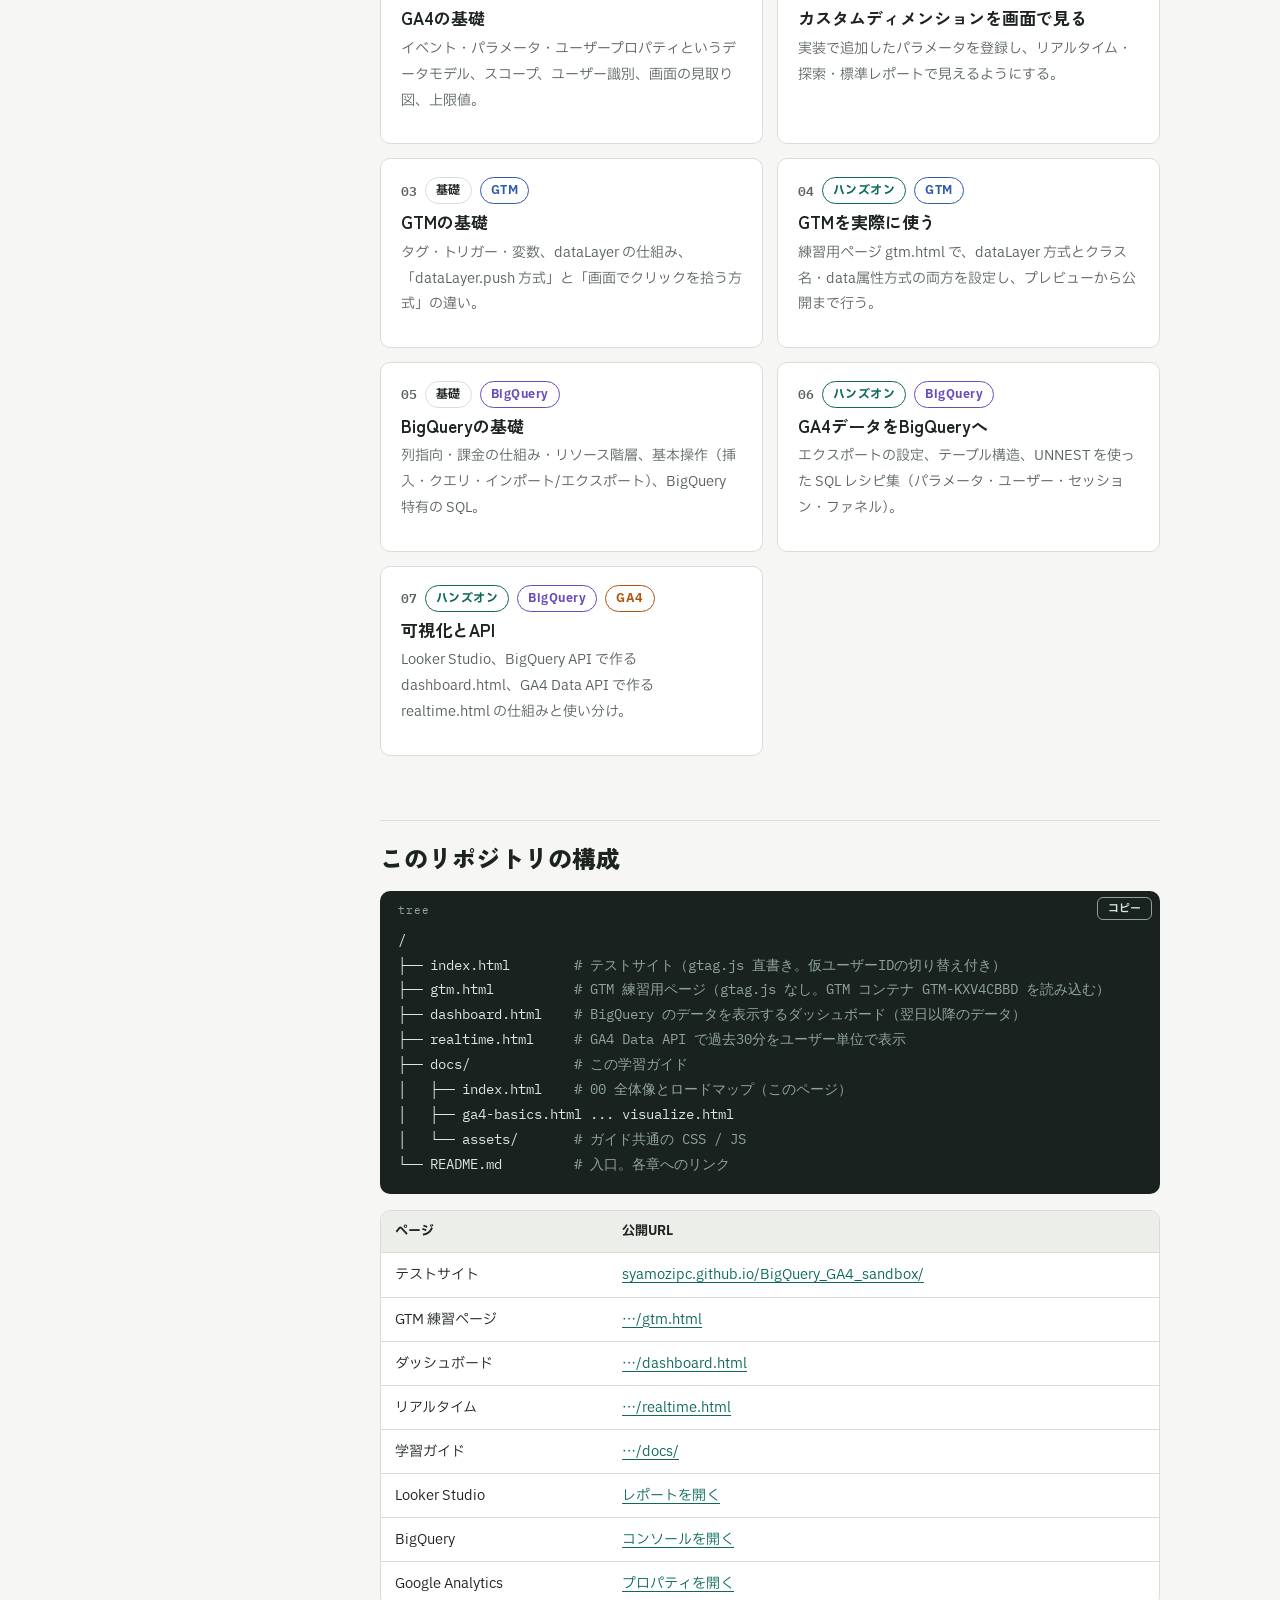
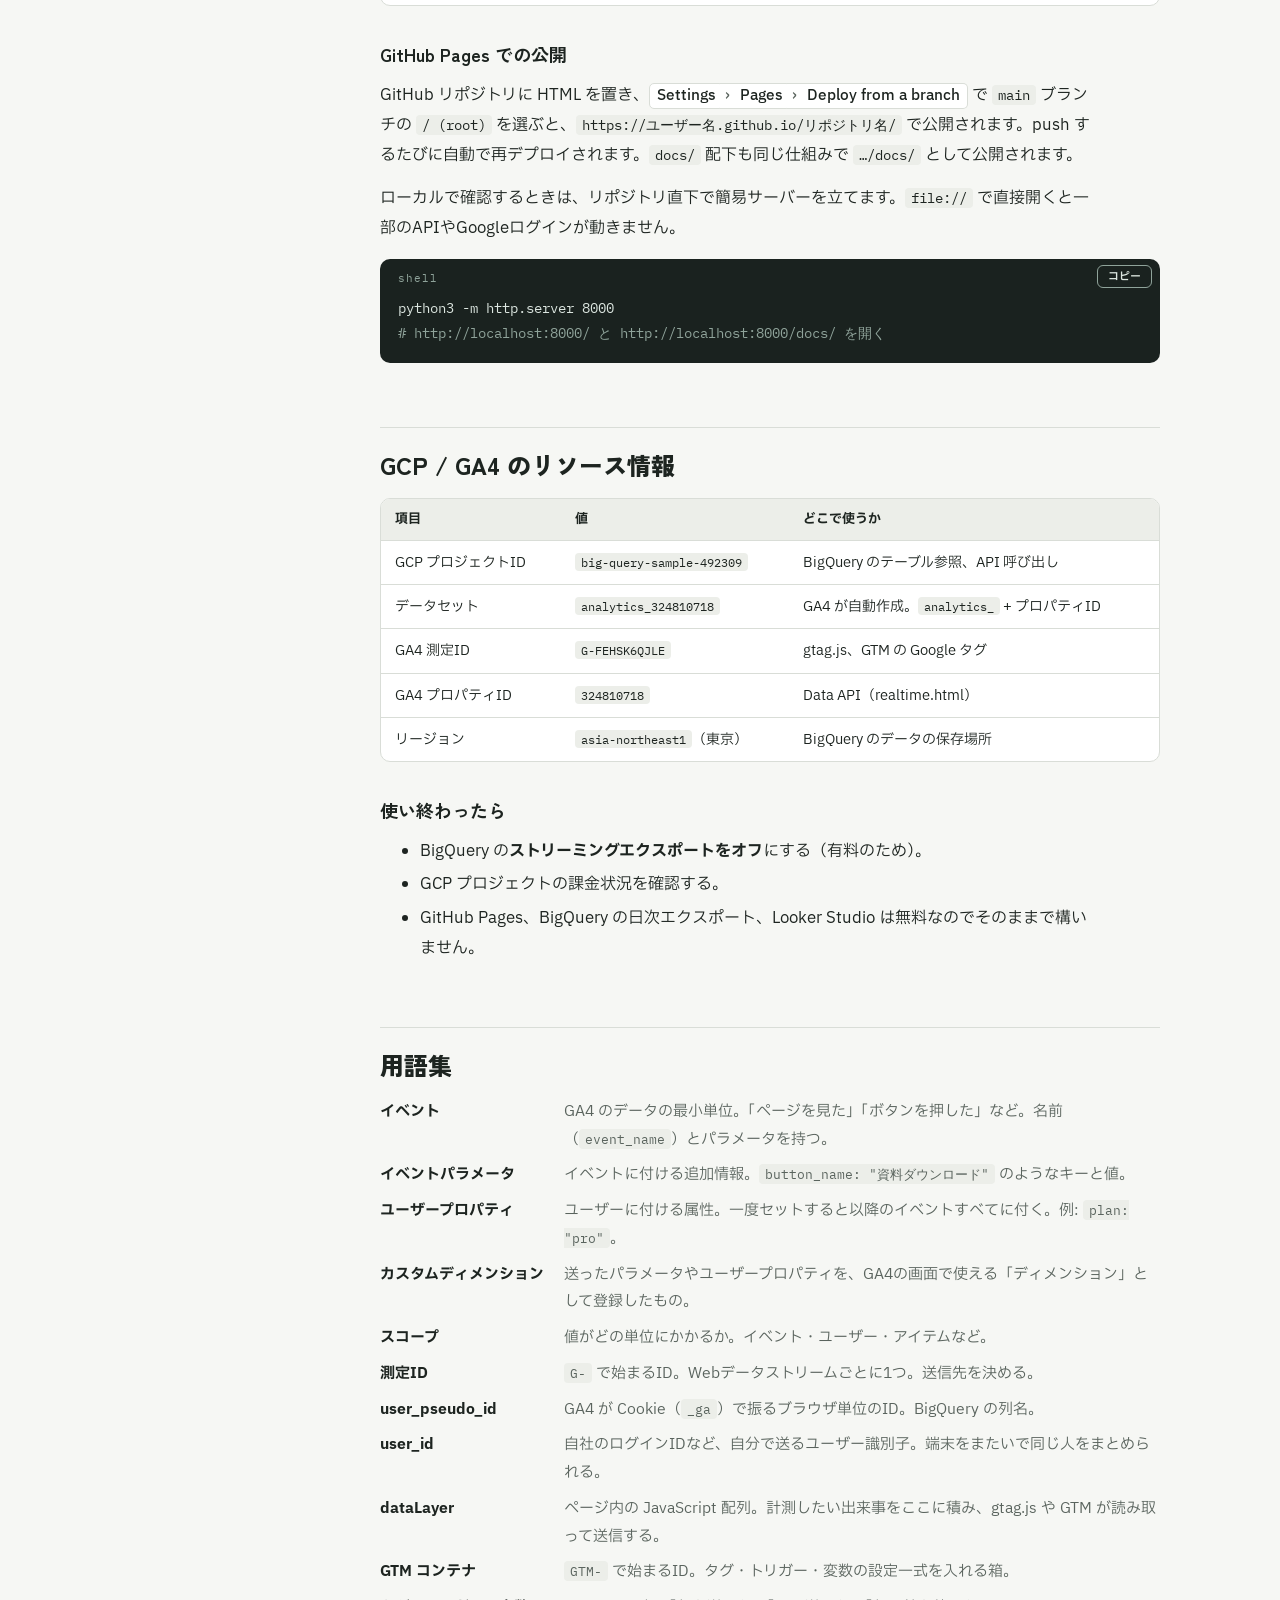
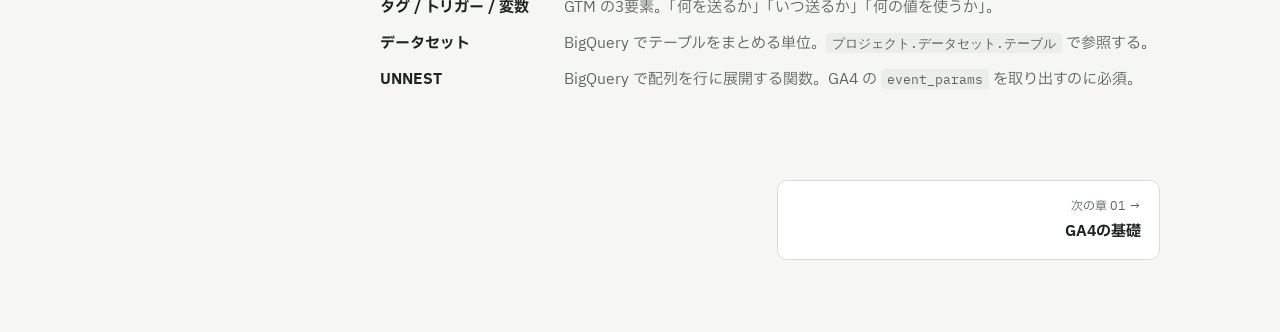
==== commit 6b4b6110: "gtm.html に GTM コンテナIDを固定で設定" ====
--- a/docs/index.html
+++ b/docs/index.html
@@ -145,7 +145,7 @@
 <h2 id="repo">このリポジトリの構成</h2>
 <pre data-lang="tree"><code>/
 ├── index.html        <span class="c"># テストサイト（gtag.js 直書き。仮ユーザーIDの切り替え付き）</span>
-├── gtm.html          <span class="c"># GTM 練習用ページ（gtag.js なし。GTM コンテナIDを画面で設定）</span>
+├── gtm.html          <span class="c"># GTM 練習用ページ（gtag.js なし。GTM コンテナ GTM-KXV4CBBD を読み込む）</span>
 ├── dashboard.html    <span class="c"># BigQuery のデータを表示するダッシュボード（翌日以降のデータ）</span>
 ├── realtime.html     <span class="c"># GA4 Data API で過去30分をユーザー単位で表示</span>
 ├── docs/             <span class="c"># この学習ガイド</span>
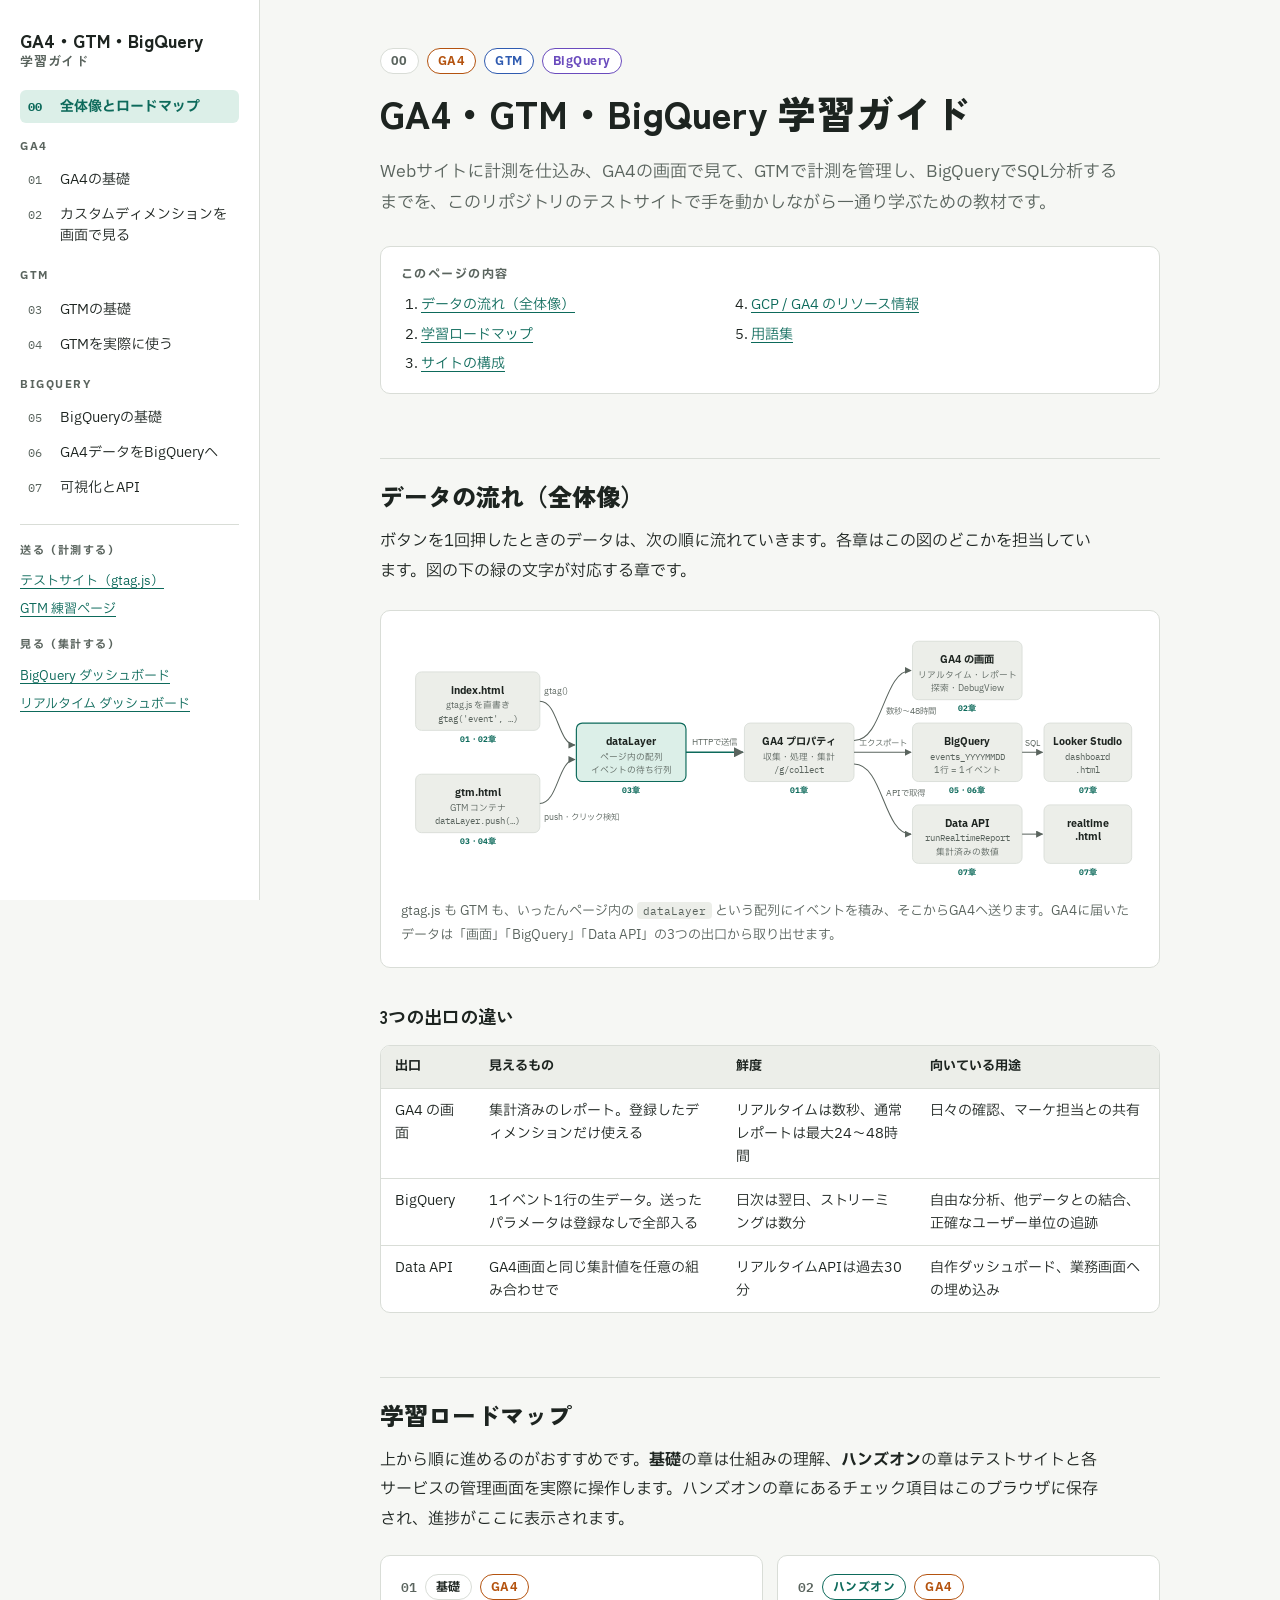
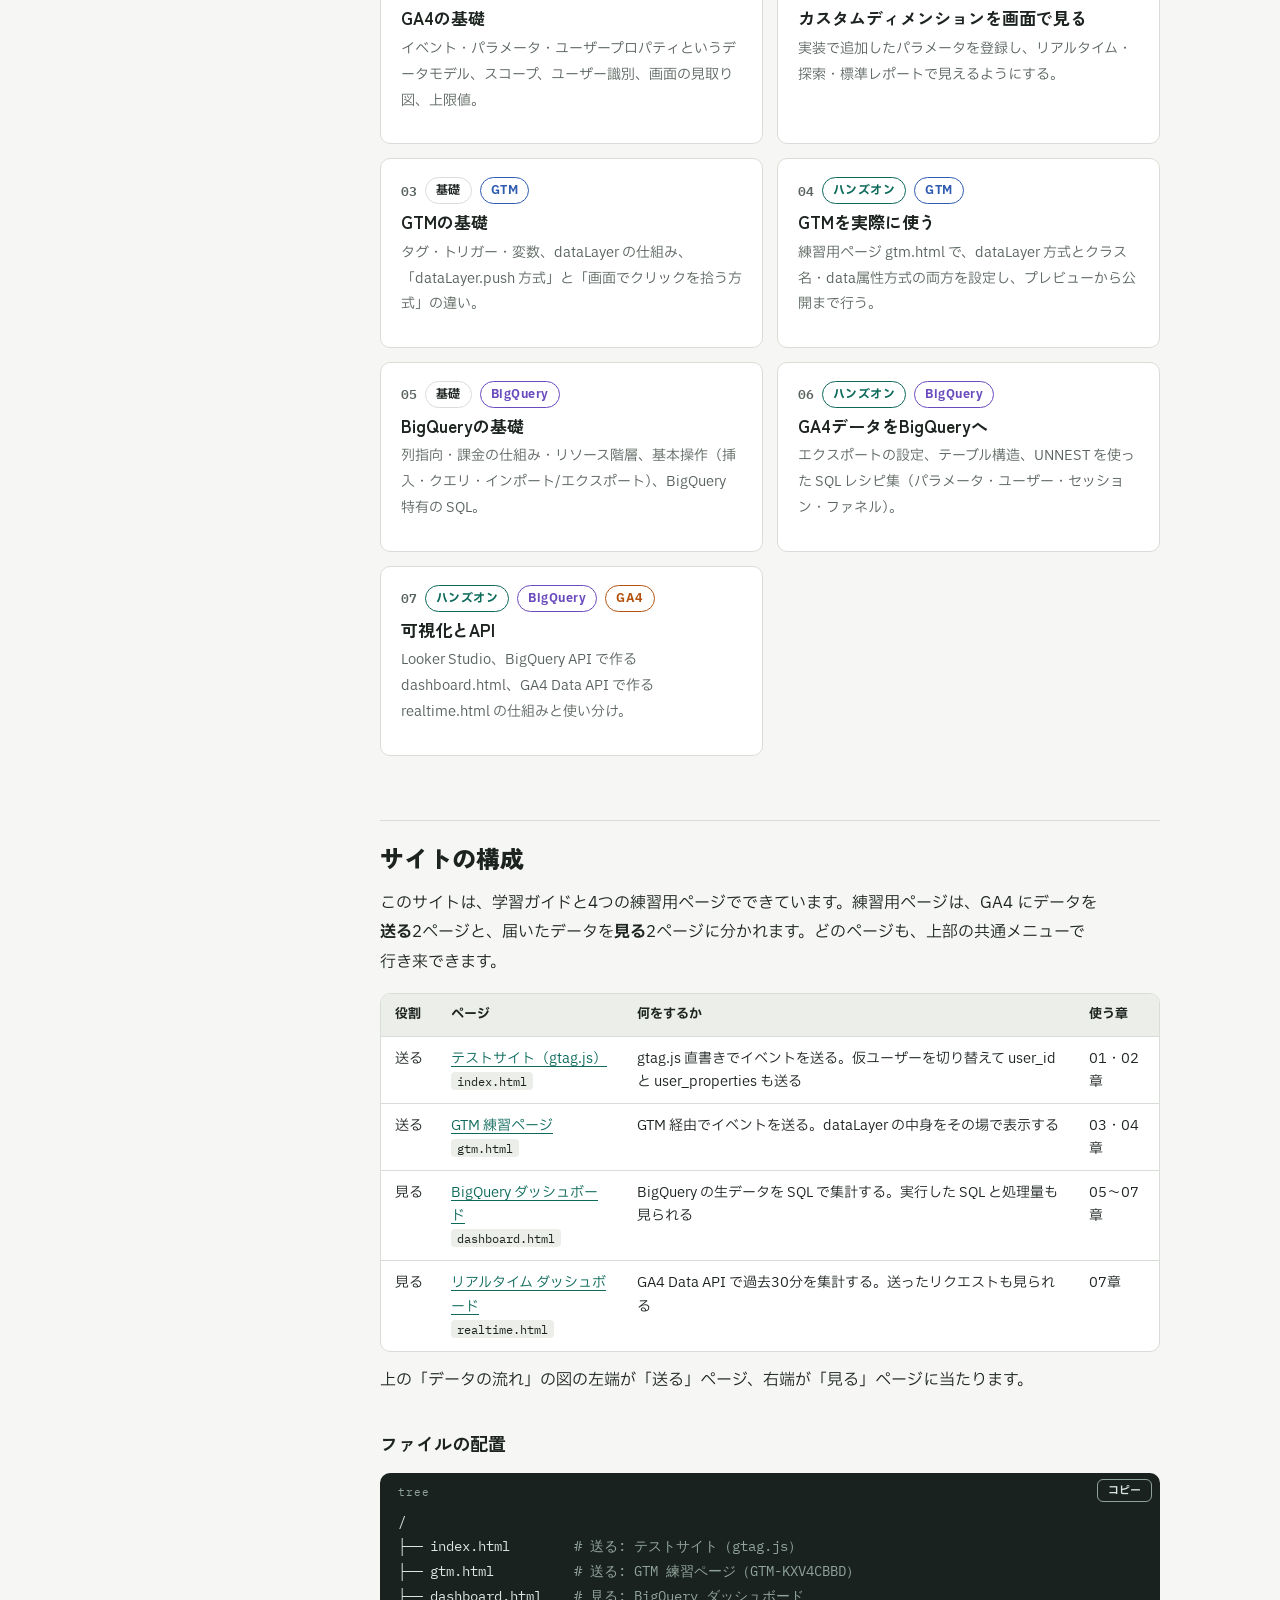
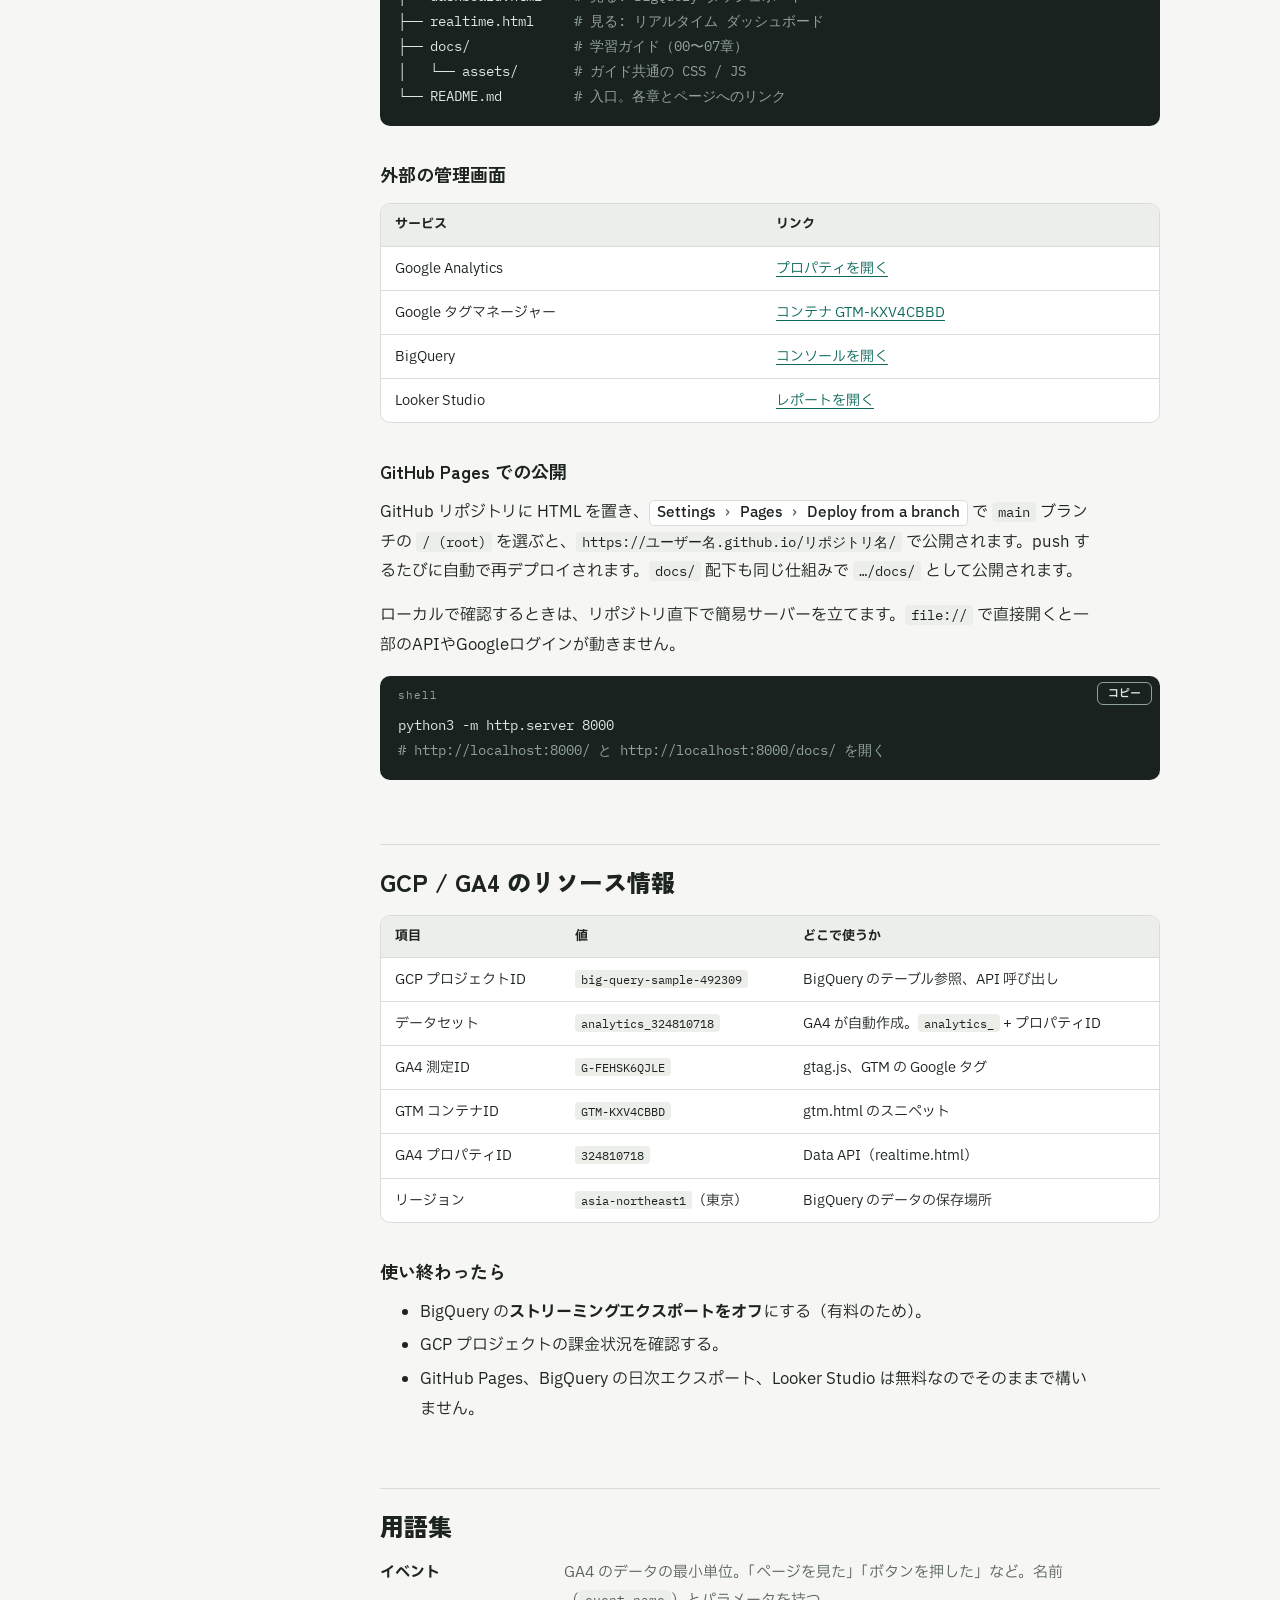
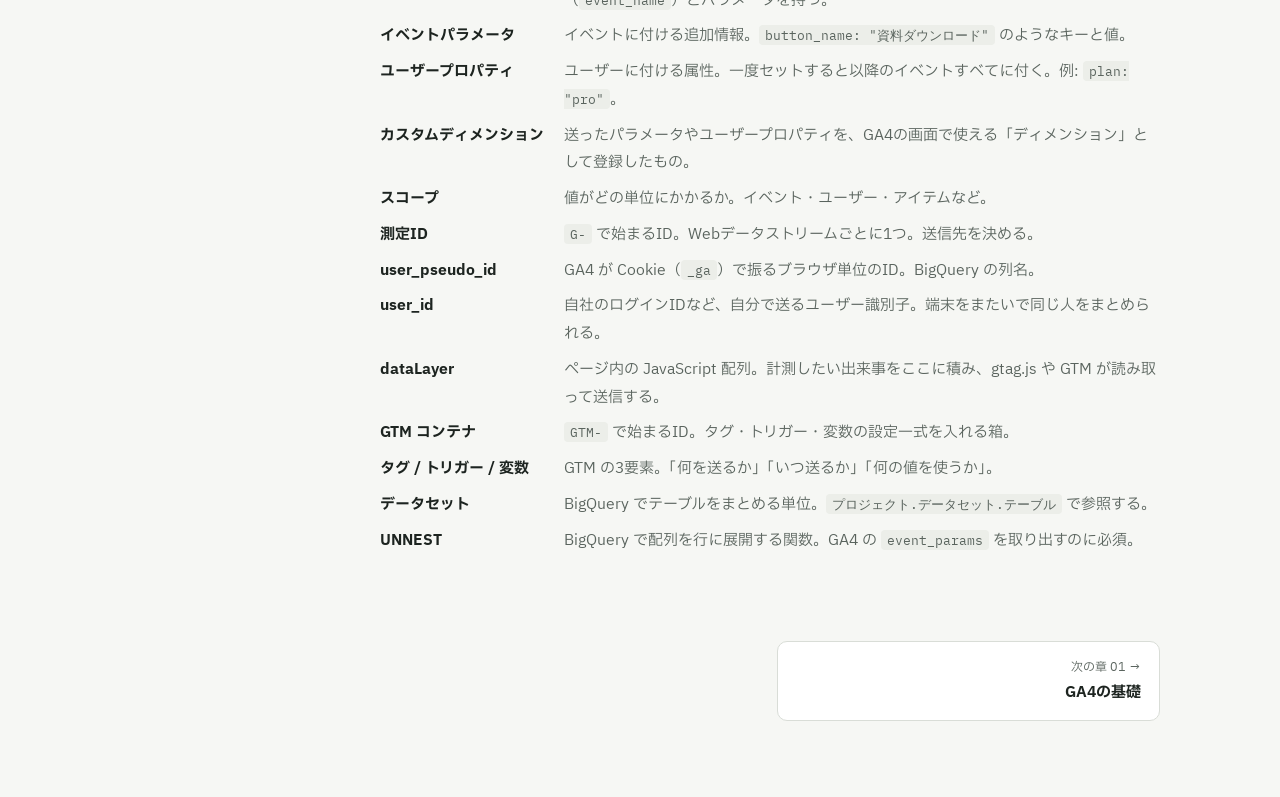
==== commit be53b4af: "サイト構成を整理し、ダッシュボード2画面をガイドに合わせて改修 - 練習用4ページに共通メニュー（送る/見る）を追加 - BigQuery ダッシュボードとリアルタイム ダッシュボードを作り直し - " ====
--- a/docs/index.html
+++ b/docs/index.html
@@ -27,7 +27,7 @@
 <a data-page="bigquery-export" href="bigquery-export.html"><span class="no">06</span><span>GA4データをBigQueryへ</span></a>
 <a data-page="visualize" href="visualize.html"><span class="no">07</span><span>可視化とAPI</span></a>
 </nav>
-<div class="side-links"><p>練習用のページ</p><a href="https://syamozipc.github.io/BigQuery_GA4_sandbox/">テストサイト（gtag.js）</a><a href="https://syamozipc.github.io/BigQuery_GA4_sandbox/gtm.html">GTM 練習ページ</a><a href="https://syamozipc.github.io/BigQuery_GA4_sandbox/dashboard.html">ダッシュボード</a><a href="https://syamozipc.github.io/BigQuery_GA4_sandbox/realtime.html">リアルタイム</a></div>
+<div class="side-links"><p>送る（計測する）</p><a href="https://syamozipc.github.io/BigQuery_GA4_sandbox/">テストサイト（gtag.js）</a><a href="https://syamozipc.github.io/BigQuery_GA4_sandbox/gtm.html">GTM 練習ページ</a><p>見る（集計する）</p><a href="https://syamozipc.github.io/BigQuery_GA4_sandbox/dashboard.html">BigQuery ダッシュボード</a><a href="https://syamozipc.github.io/BigQuery_GA4_sandbox/realtime.html">リアルタイム ダッシュボード</a></div>
 </aside>
 <main>
 <div class="content">
@@ -38,7 +38,7 @@
 <div class="toc"><p>このページの内容</p><ol>
 <li><a href="#flow">データの流れ（全体像）</a></li>
 <li><a href="#roadmap">学習ロードマップ</a></li>
-<li><a href="#repo">このリポジトリの構成</a></li>
+<li><a href="#repo">サイトの構成</a></li>
 <li><a href="#resources">GCP / GA4 のリソース情報</a></li>
 <li><a href="#glossary">用語集</a></li>
 </ol></div>
@@ -142,29 +142,36 @@
 <a class="card" href="visualize.html"><div class="top"><span class="no">07</span><span class="chip kind-hands">ハンズオン</span><span class="chip t-bq">BigQuery</span><span class="chip t-ga4">GA4</span></div><h3>可視化とAPI</h3><p>Looker Studio、BigQuery API で作る dashboard.html、GA4 Data API で作る realtime.html の仕組みと使い分け。</p><span class="prog" data-progress="visualize"></span></a>
 </div>
 
-<h2 id="repo">このリポジトリの構成</h2>
+<h2 id="repo">サイトの構成</h2>
+<p>このサイトは、学習ガイドと4つの練習用ページでできています。練習用ページは、GA4 にデータを<strong>送る</strong>2ページと、届いたデータを<strong>見る</strong>2ページに分かれます。どのページも、上部の共通メニューで行き来できます。</p>
+<div class="table-wrap"><table>
+<thead><tr><th>役割</th><th>ページ</th><th>何をするか</th><th>使う章</th></tr></thead>
+<tbody>
+<tr><td class="num" style="text-align:left">送る</td><td><a href="https://syamozipc.github.io/BigQuery_GA4_sandbox/">テストサイト（gtag.js）</a><br><code>index.html</code></td><td>gtag.js 直書きでイベントを送る。仮ユーザーを切り替えて user_id と user_properties も送る</td><td>01・02章</td></tr>
+<tr><td class="num" style="text-align:left">送る</td><td><a href="https://syamozipc.github.io/BigQuery_GA4_sandbox/gtm.html">GTM 練習ページ</a><br><code>gtm.html</code></td><td>GTM 経由でイベントを送る。dataLayer の中身をその場で表示する</td><td>03・04章</td></tr>
+<tr><td class="num" style="text-align:left">見る</td><td><a href="https://syamozipc.github.io/BigQuery_GA4_sandbox/dashboard.html">BigQuery ダッシュボード</a><br><code>dashboard.html</code></td><td>BigQuery の生データを SQL で集計する。実行した SQL と処理量も見られる</td><td>05〜07章</td></tr>
+<tr><td class="num" style="text-align:left">見る</td><td><a href="https://syamozipc.github.io/BigQuery_GA4_sandbox/realtime.html">リアルタイム ダッシュボード</a><br><code>realtime.html</code></td><td>GA4 Data API で過去30分を集計する。送ったリクエストも見られる</td><td>07章</td></tr>
+</tbody></table></div>
+<p>上の「データの流れ」の図の左端が「送る」ページ、右端が「見る」ページに当たります。</p>
+
+<h3>ファイルの配置</h3>
 <pre data-lang="tree"><code>/
-├── index.html        <span class="c"># テストサイト（gtag.js 直書き。仮ユーザーIDの切り替え付き）</span>
-├── gtm.html          <span class="c"># GTM 練習用ページ（gtag.js なし。GTM コンテナ GTM-KXV4CBBD を読み込む）</span>
-├── dashboard.html    <span class="c"># BigQuery のデータを表示するダッシュボード（翌日以降のデータ）</span>
-├── realtime.html     <span class="c"># GA4 Data API で過去30分をユーザー単位で表示</span>
-├── docs/             <span class="c"># この学習ガイド</span>
-│   ├── index.html    <span class="c"># 00 全体像とロードマップ（このページ）</span>
-│   ├── ga4-basics.html ... visualize.html
+├── index.html        <span class="c"># 送る: テストサイト（gtag.js）</span>
+├── gtm.html          <span class="c"># 送る: GTM 練習ページ（GTM-KXV4CBBD）</span>
+├── dashboard.html    <span class="c"># 見る: BigQuery ダッシュボード</span>
+├── realtime.html     <span class="c"># 見る: リアルタイム ダッシュボード</span>
+├── docs/             <span class="c"># 学習ガイド（00〜07章）</span>
 │   └── assets/       <span class="c"># ガイド共通の CSS / JS</span>
-└── README.md         <span class="c"># 入口。各章へのリンク</span></code></pre>
-
-<div class="table-wrap"><table>
-<thead><tr><th>ページ</th><th>公開URL</th></tr></thead>
-<tbody>
-<tr><td>テストサイト</td><td><a href="https://syamozipc.github.io/BigQuery_GA4_sandbox/">syamozipc.github.io/BigQuery_GA4_sandbox/</a></td></tr>
-<tr><td>GTM 練習ページ</td><td><a href="https://syamozipc.github.io/BigQuery_GA4_sandbox/gtm.html">…/gtm.html</a></td></tr>
-<tr><td>ダッシュボード</td><td><a href="https://syamozipc.github.io/BigQuery_GA4_sandbox/dashboard.html">…/dashboard.html</a></td></tr>
-<tr><td>リアルタイム</td><td><a href="https://syamozipc.github.io/BigQuery_GA4_sandbox/realtime.html">…/realtime.html</a></td></tr>
-<tr><td>学習ガイド</td><td><a href="https://syamozipc.github.io/BigQuery_GA4_sandbox/docs/">…/docs/</a></td></tr>
-<tr><td>Looker Studio</td><td><a href="https://lookerstudio.google.com/reporting/3c89940d-f869-47be-a135-97fee528fcda/page/j5EuF">レポートを開く</a></td></tr>
+└── README.md         <span class="c"># 入口。各章とページへのリンク</span></code></pre>
+
+<h3>外部の管理画面</h3>
+<div class="table-wrap"><table>
+<thead><tr><th>サービス</th><th>リンク</th></tr></thead>
+<tbody>
+<tr><td>Google Analytics</td><td><a href="https://analytics.google.com/analytics/web/#/a235761773p324810718/reports/intelligenthome">プロパティを開く</a></td></tr>
+<tr><td>Google タグマネージャー</td><td><a href="https://tagmanager.google.com/">コンテナ GTM-KXV4CBBD</a></td></tr>
 <tr><td>BigQuery</td><td><a href="https://console.cloud.google.com/bigquery?project=big-query-sample-492309">コンソールを開く</a></td></tr>
-<tr><td>Google Analytics</td><td><a href="https://analytics.google.com/analytics/web/#/a235761773p324810718/reports/intelligenthome">プロパティを開く</a></td></tr>
+<tr><td>Looker Studio</td><td><a href="https://lookerstudio.google.com/reporting/3da2a9b6-1aa5-4c50-b2c1-fafaf4a64cdc/page/zB4BG">レポートを開く</a></td></tr>
 </tbody></table></div>
 
 <h3>GitHub Pages での公開</h3>
@@ -180,6 +187,7 @@
 <tr><td>GCP プロジェクトID</td><td><code>big-query-sample-492309</code></td><td>BigQuery のテーブル参照、API 呼び出し</td></tr>
 <tr><td>データセット</td><td><code>analytics_324810718</code></td><td>GA4 が自動作成。<code>analytics_</code> + プロパティID</td></tr>
 <tr><td>GA4 測定ID</td><td><code>G-FEHSK6QJLE</code></td><td>gtag.js、GTM の Google タグ</td></tr>
+<tr><td>GTM コンテナID</td><td><code>GTM-KXV4CBBD</code></td><td>gtm.html のスニペット</td></tr>
 <tr><td>GA4 プロパティID</td><td><code>324810718</code></td><td>Data API（realtime.html）</td></tr>
 <tr><td>リージョン</td><td><code>asia-northeast1</code>（東京）</td><td>BigQuery のデータの保存場所</td></tr>
 </tbody></table></div>
--- a/docs/assets/guide.css
+++ b/docs/assets/guide.css
@@ -102,6 +102,7 @@
 .chapters a[aria-current="page"] .no { color: var(--accent); }
 .chapters a .prog { grid-column: 2; font-size: 11px; color: var(--muted); font-family: var(--font-mono); }
 .side-links { display: flex; flex-direction: column; gap: 4px; font-size: 13px; border-top: 1px solid var(--line); padding-top: 16px; }
+.side-links a + p { margin-top: 10px; }
 .side-links p { margin: 0 0 4px; font-size: 11px; font-weight: 700; letter-spacing: 0.14em; color: var(--muted); }
 
 main {
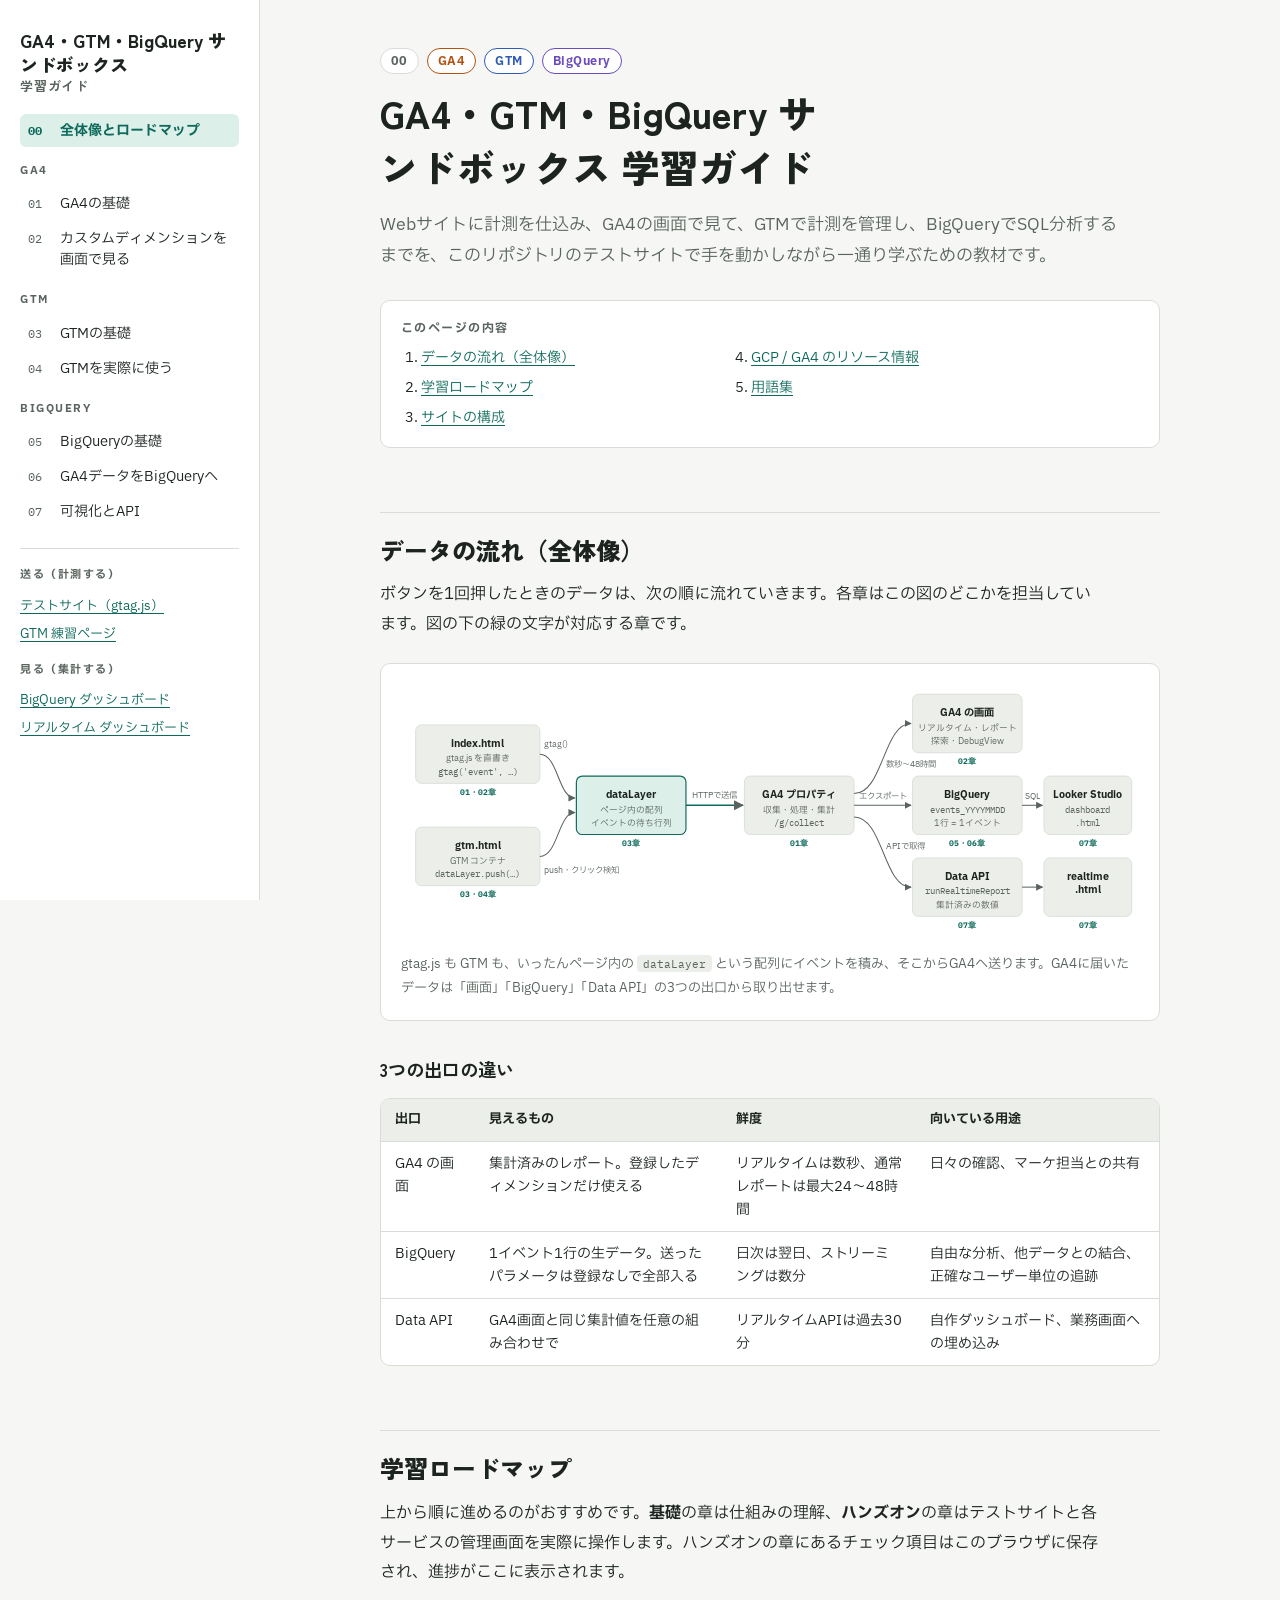
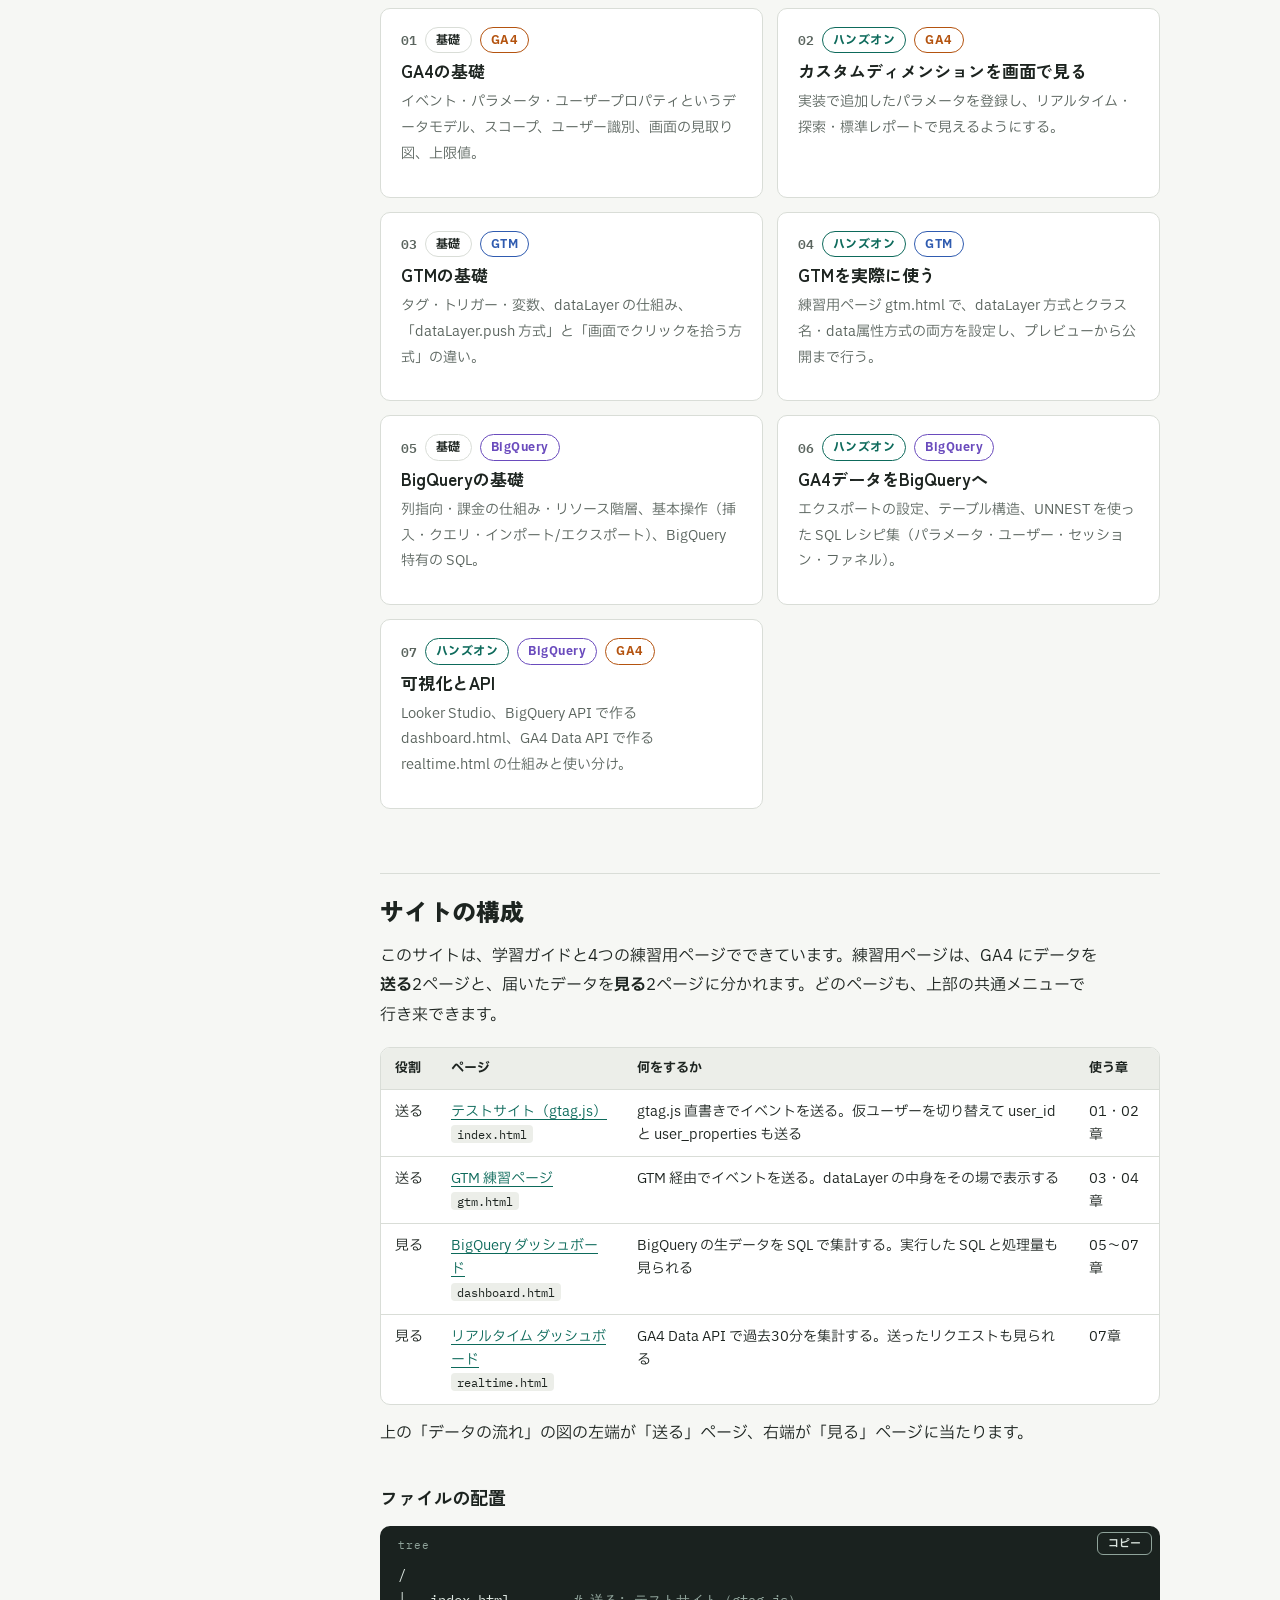
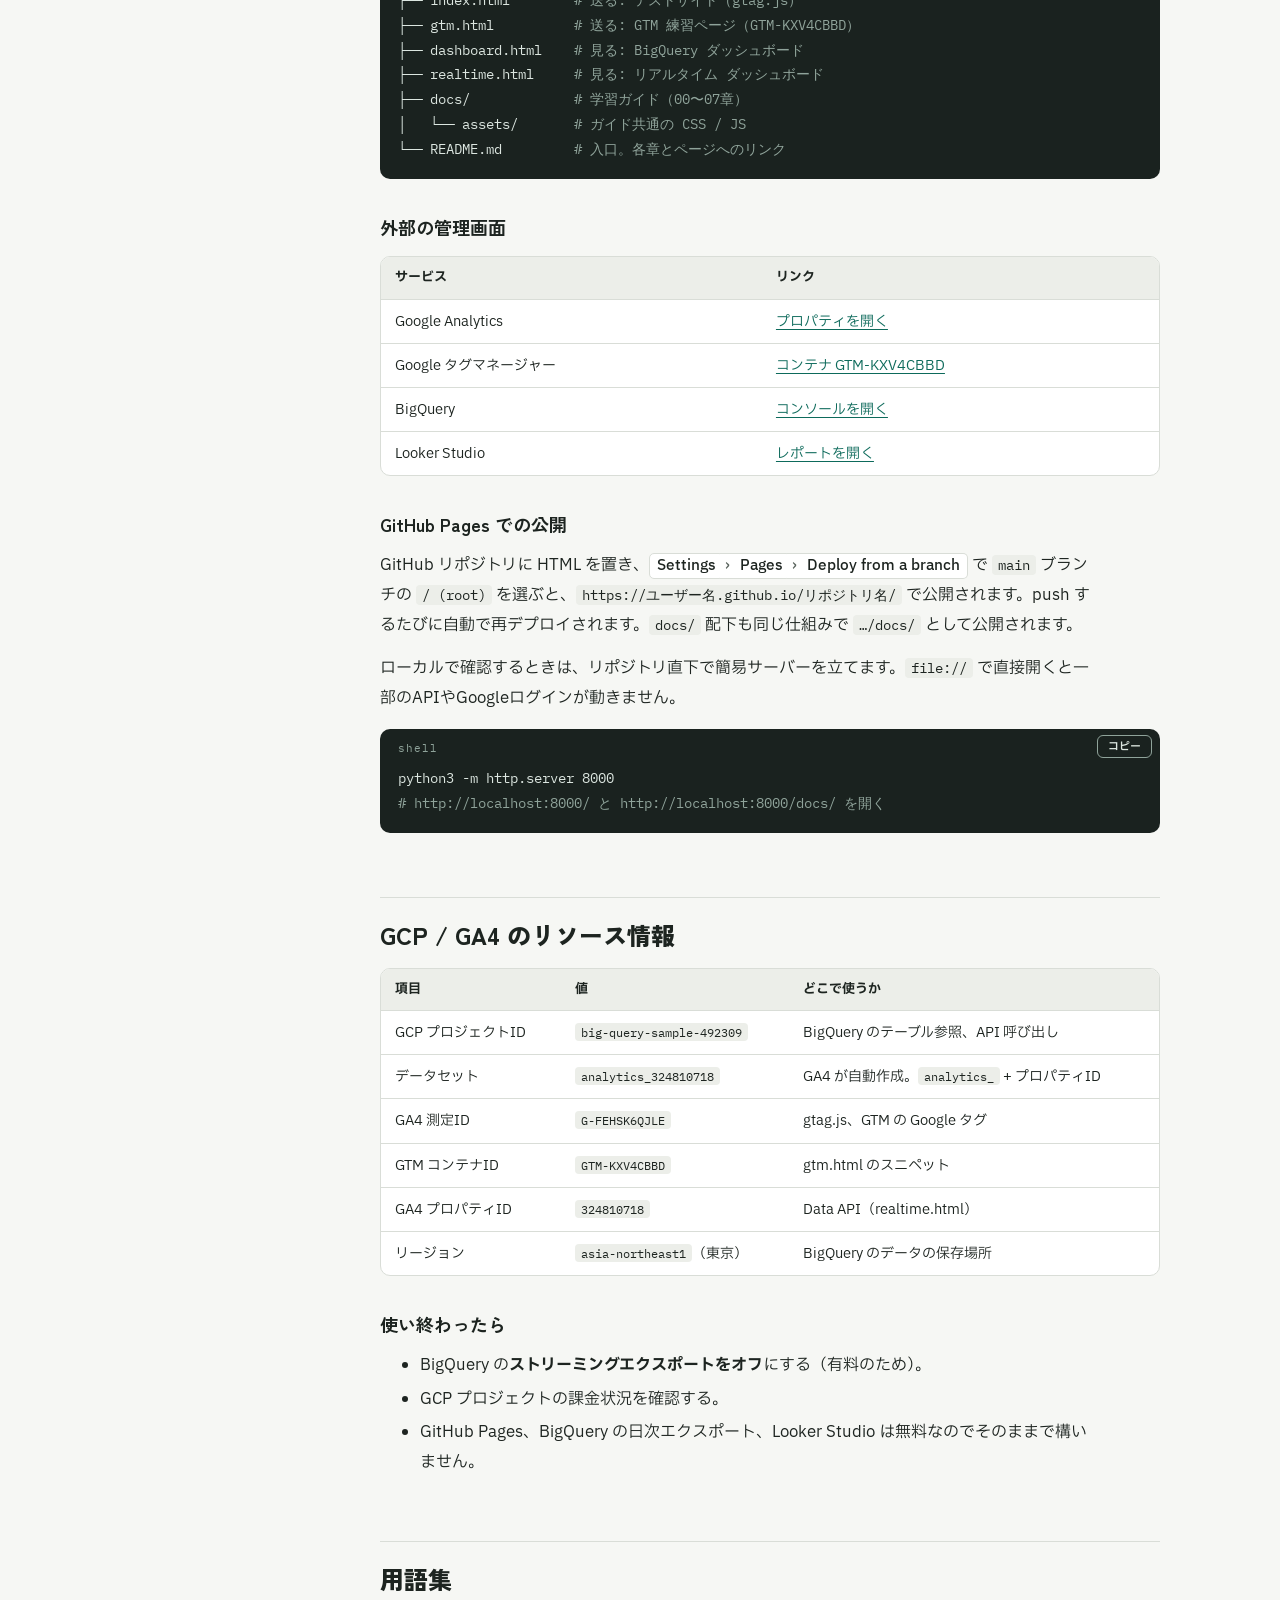
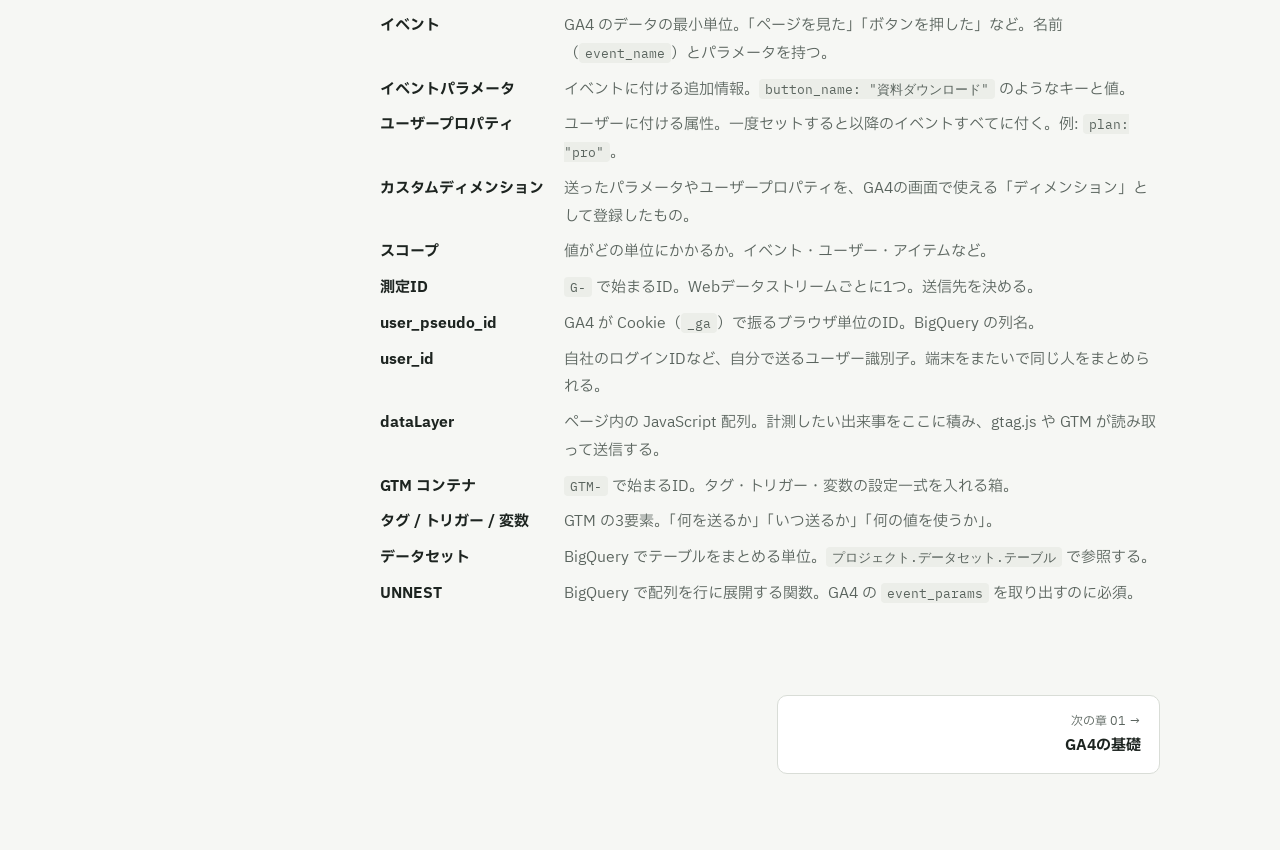
==== commit 9cfa39b6: "名前を GA4・GTM・BigQuery サンドボックスに統一" ====
--- a/docs/index.html
+++ b/docs/index.html
@@ -3,7 +3,7 @@
 <head>
 <meta charset="UTF-8" />
 <meta name="viewport" content="width=device-width, initial-scale=1.0, viewport-fit=cover" />
-<title>GA4・GTM・BigQuery 学習ガイド</title>
+<title>GA4・GTM・BigQuery サンドボックス 学習ガイド</title>
 <meta name="claude:viewport-fit-sides" content="cover" />
 <link rel="preconnect" href="https://fonts.googleapis.com" />
 <link rel="preconnect" href="https://fonts.gstatic.com" crossorigin />
@@ -13,7 +13,7 @@
 <body>
 <div class="shell" data-page-id="index">
 <aside class="side">
-<a class="brand" href="index.html">GA4・GTM・BigQuery<small>学習ガイド</small></a>
+<a class="brand" href="index.html">GA4・GTM・BigQuery サンドボックス<small>学習ガイド</small></a>
 <nav class="chapters" aria-label="章">
 <a data-page="index" href="index.html"><span class="no">00</span><span>全体像とロードマップ</span></a>
 <p class="group">GA4</p>
@@ -27,12 +27,12 @@
 <a data-page="bigquery-export" href="bigquery-export.html"><span class="no">06</span><span>GA4データをBigQueryへ</span></a>
 <a data-page="visualize" href="visualize.html"><span class="no">07</span><span>可視化とAPI</span></a>
 </nav>
-<div class="side-links"><p>送る（計測する）</p><a href="https://syamozipc.github.io/BigQuery_GA4_sandbox/">テストサイト（gtag.js）</a><a href="https://syamozipc.github.io/BigQuery_GA4_sandbox/gtm.html">GTM 練習ページ</a><p>見る（集計する）</p><a href="https://syamozipc.github.io/BigQuery_GA4_sandbox/dashboard.html">BigQuery ダッシュボード</a><a href="https://syamozipc.github.io/BigQuery_GA4_sandbox/realtime.html">リアルタイム ダッシュボード</a></div>
+<div class="side-links"><p>送る（計測する）</p><a href="https://syamozipc.github.io/GA4_GTM_BigQuery_sandbox/">テストサイト（gtag.js）</a><a href="https://syamozipc.github.io/GA4_GTM_BigQuery_sandbox/gtm.html">GTM 練習ページ</a><p>見る（集計する）</p><a href="https://syamozipc.github.io/GA4_GTM_BigQuery_sandbox/dashboard.html">BigQuery ダッシュボード</a><a href="https://syamozipc.github.io/GA4_GTM_BigQuery_sandbox/realtime.html">リアルタイム ダッシュボード</a></div>
 </aside>
 <main>
 <div class="content">
 <div class="kicker"><span class="chip">00</span><span class="chip t-ga4">GA4</span><span class="chip t-gtm">GTM</span><span class="chip t-bq">BigQuery</span></div>
-<h1>GA4・GTM・BigQuery 学習ガイド</h1>
+<h1>GA4・GTM・BigQuery サンドボックス 学習ガイド</h1>
 <p class="lead">Webサイトに計測を仕込み、GA4の画面で見て、GTMで計測を管理し、BigQueryでSQL分析するまでを、このリポジトリのテストサイトで手を動かしながら一通り学ぶための教材です。</p>
 
 <div class="toc"><p>このページの内容</p><ol>
@@ -147,10 +147,10 @@
 <div class="table-wrap"><table>
 <thead><tr><th>役割</th><th>ページ</th><th>何をするか</th><th>使う章</th></tr></thead>
 <tbody>
-<tr><td class="num" style="text-align:left">送る</td><td><a href="https://syamozipc.github.io/BigQuery_GA4_sandbox/">テストサイト（gtag.js）</a><br><code>index.html</code></td><td>gtag.js 直書きでイベントを送る。仮ユーザーを切り替えて user_id と user_properties も送る</td><td>01・02章</td></tr>
-<tr><td class="num" style="text-align:left">送る</td><td><a href="https://syamozipc.github.io/BigQuery_GA4_sandbox/gtm.html">GTM 練習ページ</a><br><code>gtm.html</code></td><td>GTM 経由でイベントを送る。dataLayer の中身をその場で表示する</td><td>03・04章</td></tr>
-<tr><td class="num" style="text-align:left">見る</td><td><a href="https://syamozipc.github.io/BigQuery_GA4_sandbox/dashboard.html">BigQuery ダッシュボード</a><br><code>dashboard.html</code></td><td>BigQuery の生データを SQL で集計する。実行した SQL と処理量も見られる</td><td>05〜07章</td></tr>
-<tr><td class="num" style="text-align:left">見る</td><td><a href="https://syamozipc.github.io/BigQuery_GA4_sandbox/realtime.html">リアルタイム ダッシュボード</a><br><code>realtime.html</code></td><td>GA4 Data API で過去30分を集計する。送ったリクエストも見られる</td><td>07章</td></tr>
+<tr><td class="num" style="text-align:left">送る</td><td><a href="https://syamozipc.github.io/GA4_GTM_BigQuery_sandbox/">テストサイト（gtag.js）</a><br><code>index.html</code></td><td>gtag.js 直書きでイベントを送る。仮ユーザーを切り替えて user_id と user_properties も送る</td><td>01・02章</td></tr>
+<tr><td class="num" style="text-align:left">送る</td><td><a href="https://syamozipc.github.io/GA4_GTM_BigQuery_sandbox/gtm.html">GTM 練習ページ</a><br><code>gtm.html</code></td><td>GTM 経由でイベントを送る。dataLayer の中身をその場で表示する</td><td>03・04章</td></tr>
+<tr><td class="num" style="text-align:left">見る</td><td><a href="https://syamozipc.github.io/GA4_GTM_BigQuery_sandbox/dashboard.html">BigQuery ダッシュボード</a><br><code>dashboard.html</code></td><td>BigQuery の生データを SQL で集計する。実行した SQL と処理量も見られる</td><td>05〜07章</td></tr>
+<tr><td class="num" style="text-align:left">見る</td><td><a href="https://syamozipc.github.io/GA4_GTM_BigQuery_sandbox/realtime.html">リアルタイム ダッシュボード</a><br><code>realtime.html</code></td><td>GA4 Data API で過去30分を集計する。送ったリクエストも見られる</td><td>07章</td></tr>
 </tbody></table></div>
 <p>上の「データの流れ」の図の左端が「送る」ページ、右端が「見る」ページに当たります。</p>
 
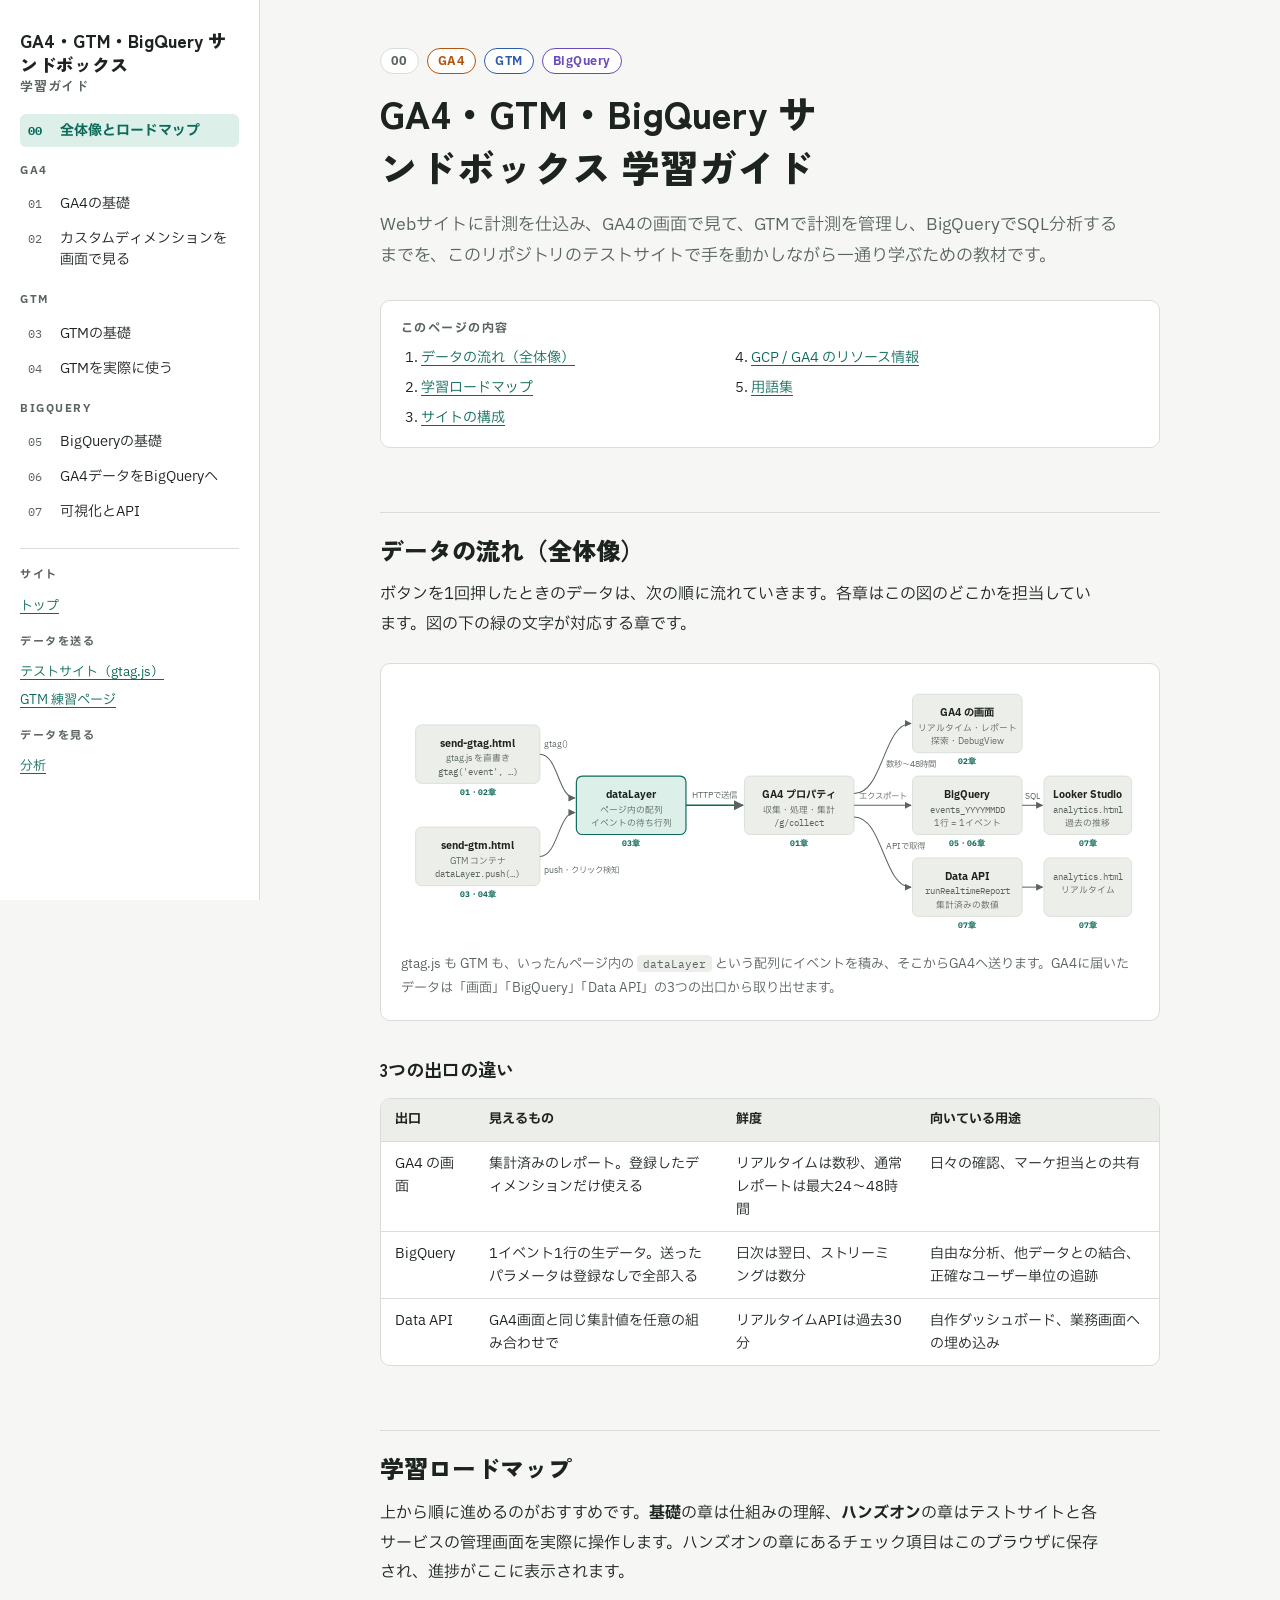
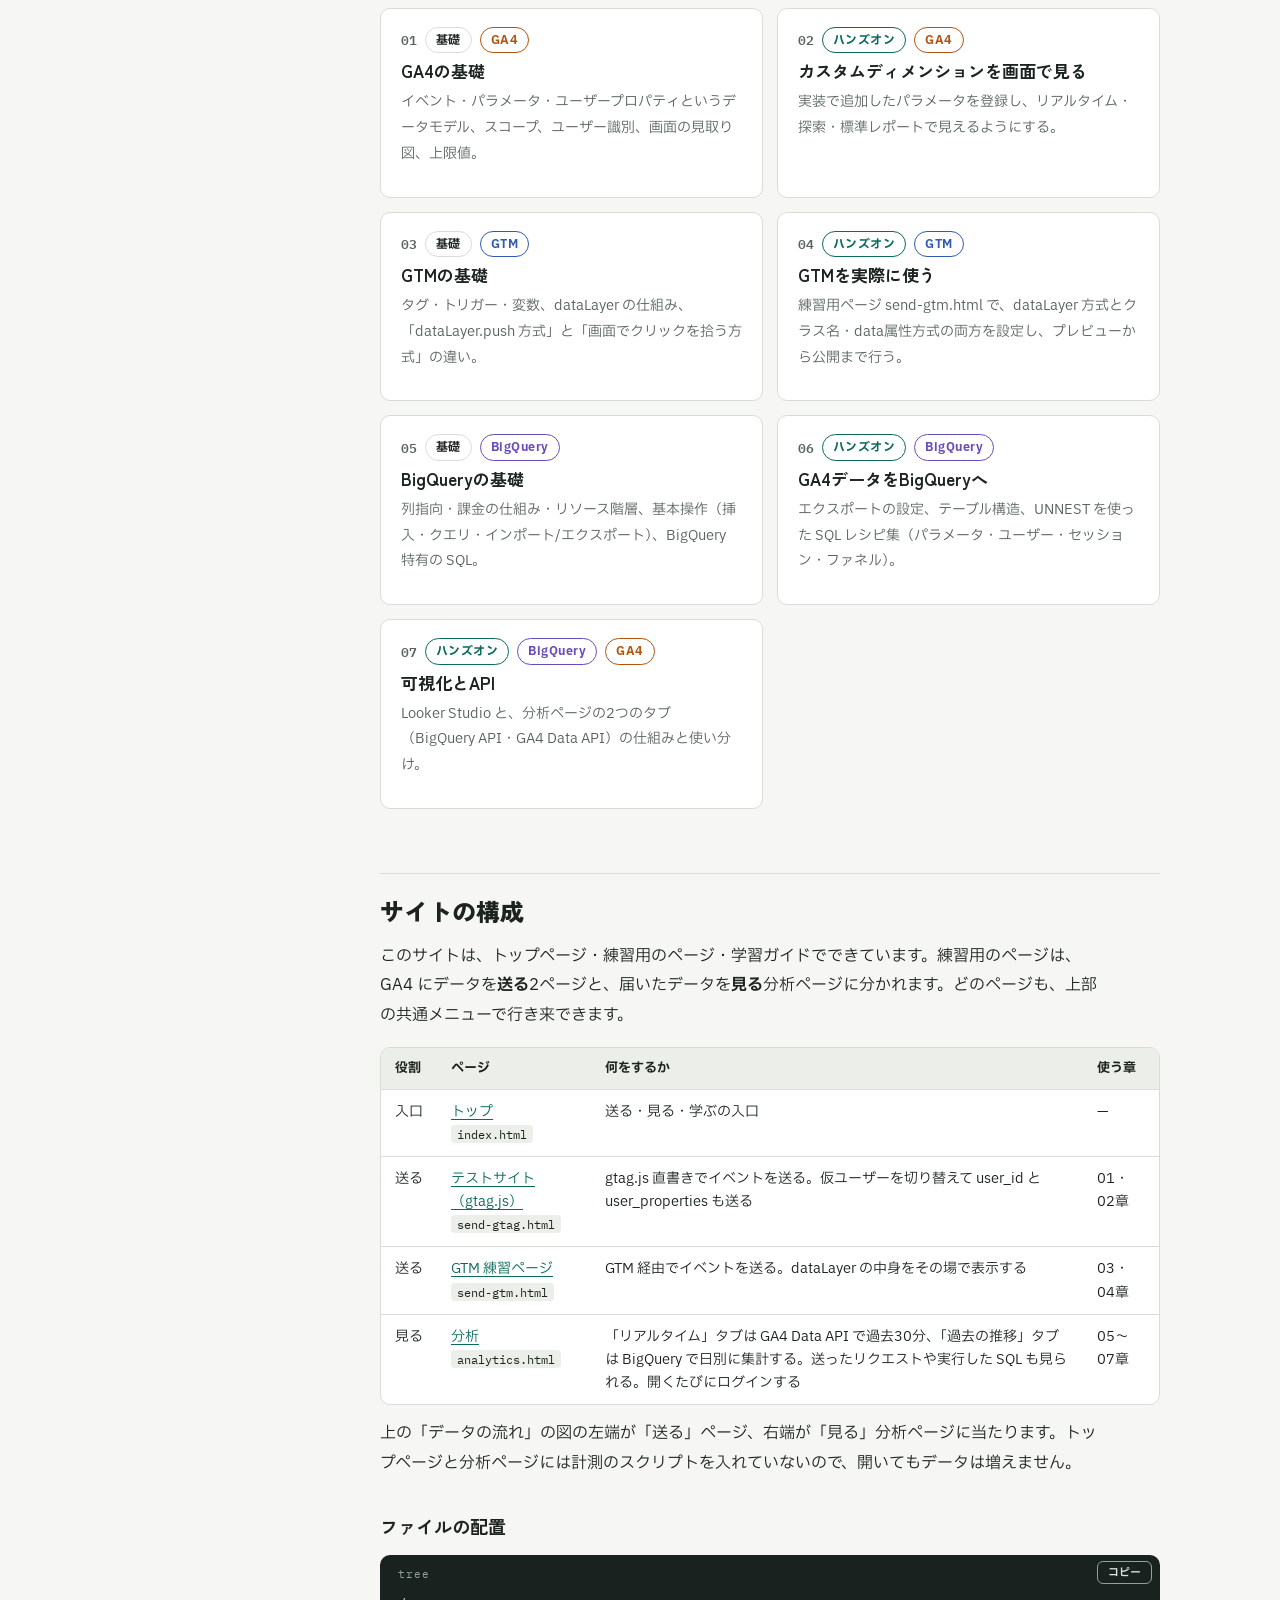
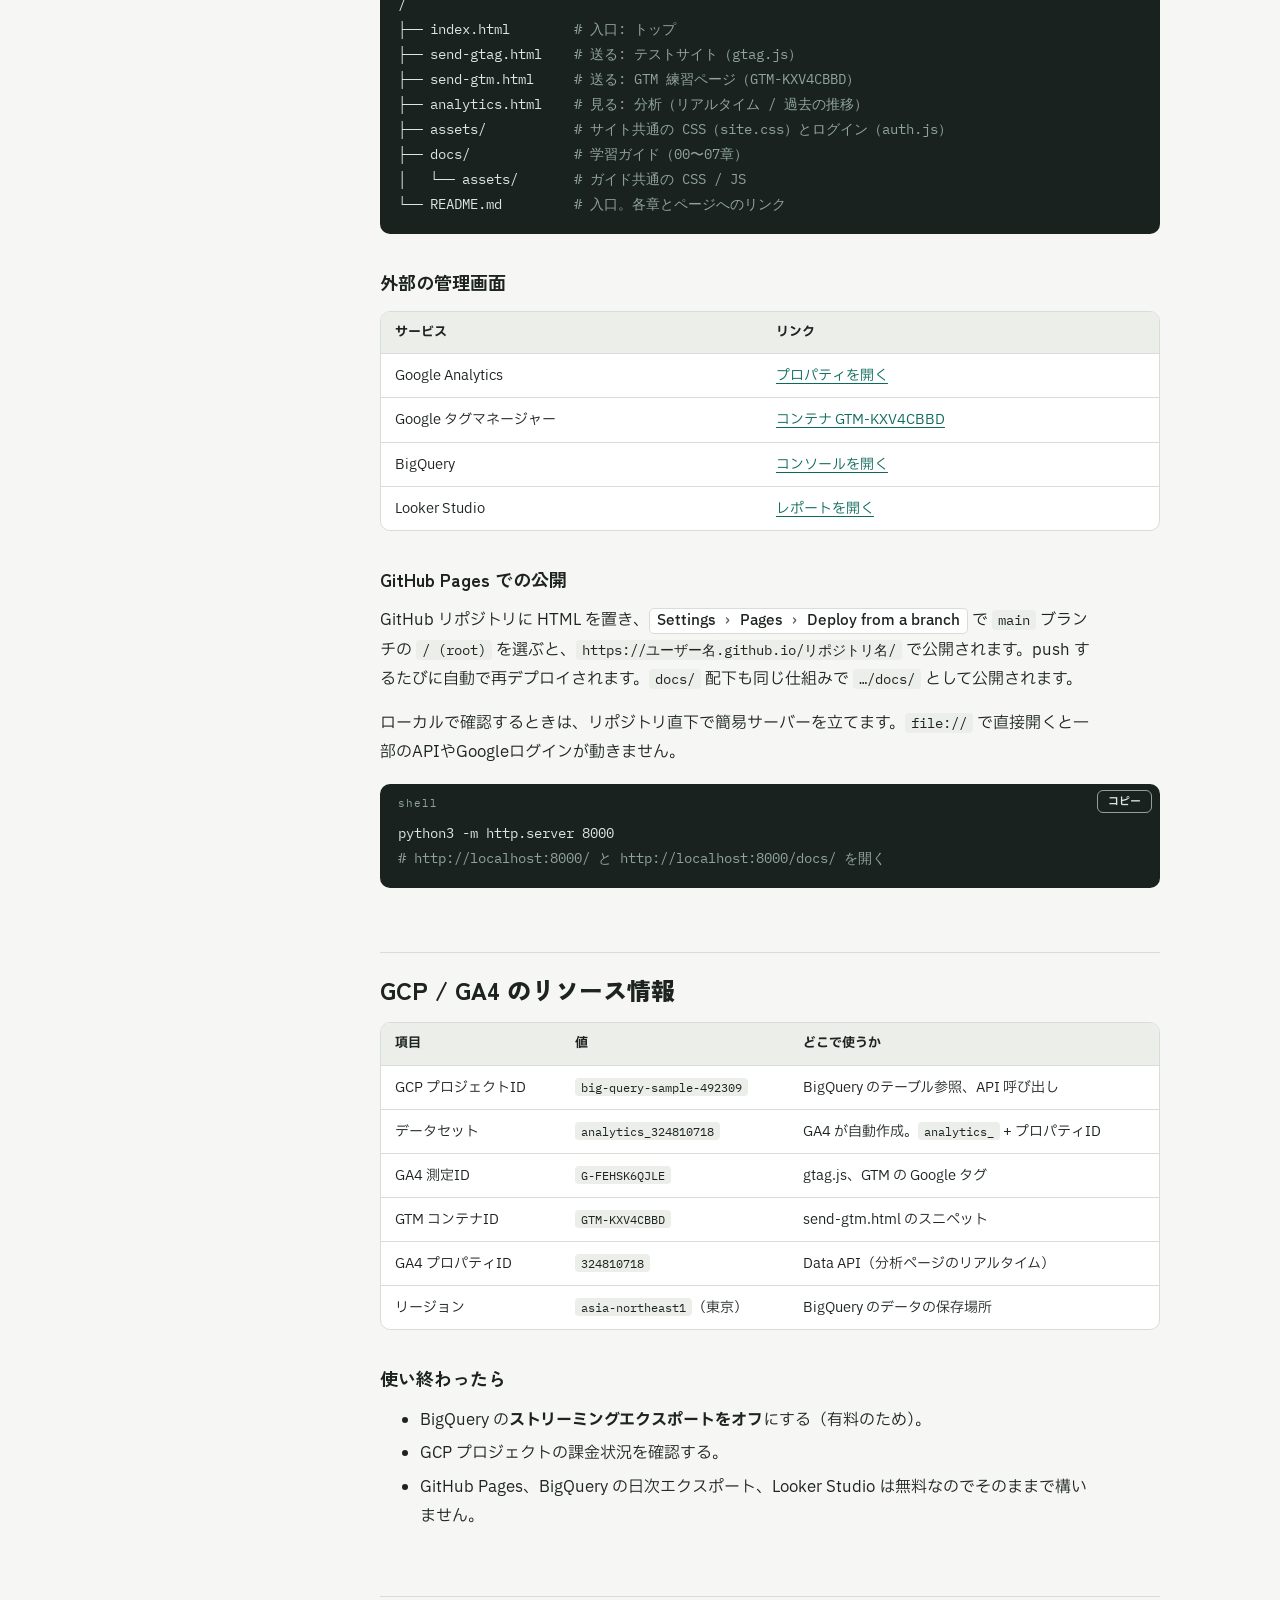
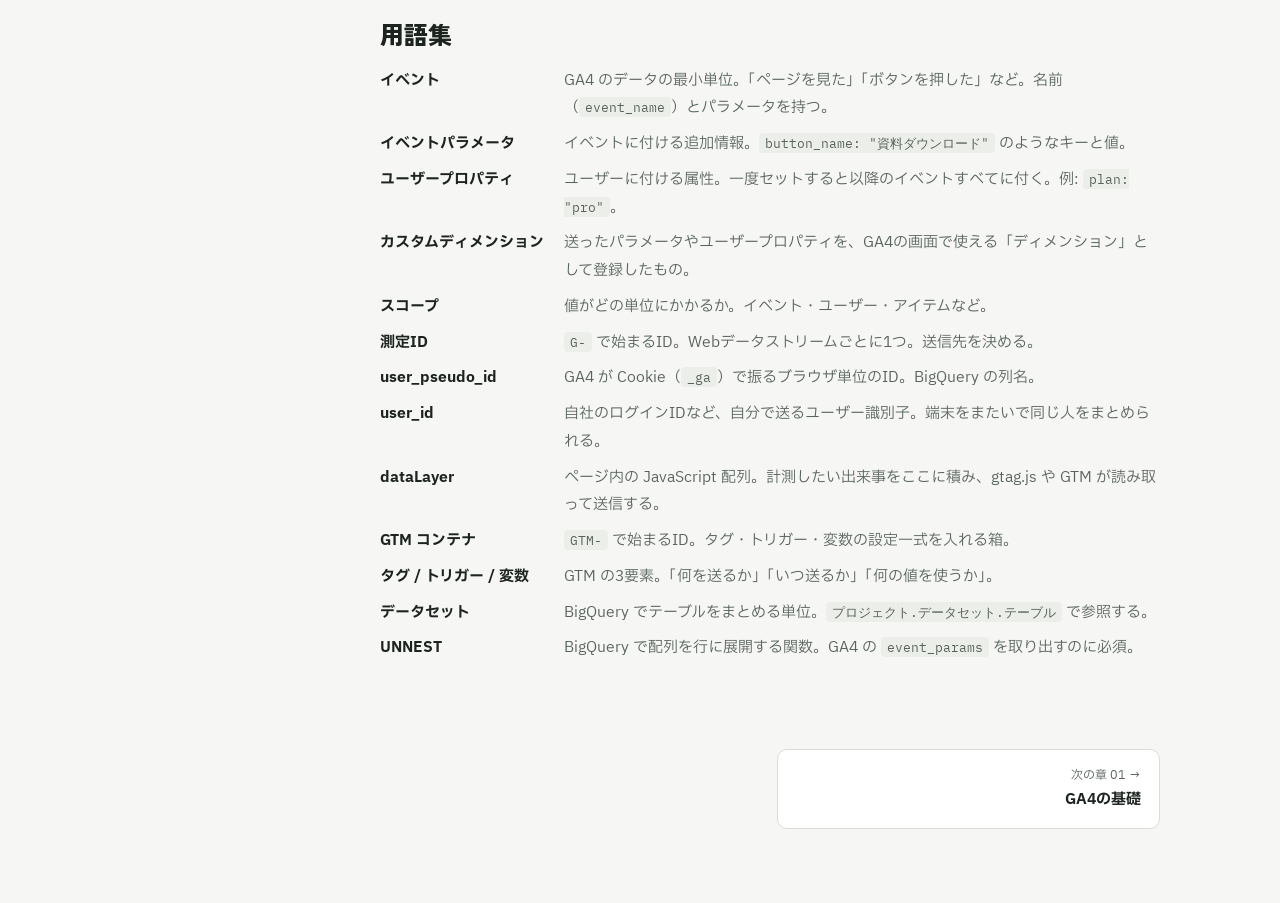
==== commit fb259841: "update" ====
--- a/docs/index.html
+++ b/docs/index.html
@@ -27,7 +27,7 @@
 <a data-page="bigquery-export" href="bigquery-export.html"><span class="no">06</span><span>GA4データをBigQueryへ</span></a>
 <a data-page="visualize" href="visualize.html"><span class="no">07</span><span>可視化とAPI</span></a>
 </nav>
-<div class="side-links"><p>送る（計測する）</p><a href="https://syamozipc.github.io/GA4_GTM_BigQuery_sandbox/">テストサイト（gtag.js）</a><a href="https://syamozipc.github.io/GA4_GTM_BigQuery_sandbox/gtm.html">GTM 練習ページ</a><p>見る（集計する）</p><a href="https://syamozipc.github.io/GA4_GTM_BigQuery_sandbox/dashboard.html">BigQuery ダッシュボード</a><a href="https://syamozipc.github.io/GA4_GTM_BigQuery_sandbox/realtime.html">リアルタイム ダッシュボード</a></div>
+<div class="side-links"><p>サイト</p><a href="https://syamozipc.github.io/GA4_GTM_BigQuery_sandbox/">トップ</a><p>データを送る</p><a href="https://syamozipc.github.io/GA4_GTM_BigQuery_sandbox/send-gtag.html">テストサイト（gtag.js）</a><a href="https://syamozipc.github.io/GA4_GTM_BigQuery_sandbox/send-gtm.html">GTM 練習ページ</a><p>データを見る</p><a href="https://syamozipc.github.io/GA4_GTM_BigQuery_sandbox/analytics.html">分析</a></div>
 </aside>
 <main>
 <div class="content">
@@ -52,11 +52,11 @@
 <marker id="ah" viewBox="0 0 10 10" refX="9" refY="5" markerWidth="7" markerHeight="7" orient="auto-start-reverse"><path d="M0 0 L10 5 L0 10 z" class="head"/></marker>
 </defs>
 <rect class="box" x="20" y="56" width="170" height="80" rx="8"/>
-<text class="t" x="105" y="86" text-anchor="middle">index.html</text>
+<text class="t" x="105" y="86" text-anchor="middle">send-gtag.html</text>
 <text class="s" x="105" y="106" text-anchor="middle">gtag.js を直書き</text>
 <text class="sm" x="105" y="124" text-anchor="middle">gtag('event', …)</text>
 <rect class="box" x="20" y="196" width="170" height="80" rx="8"/>
-<text class="t" x="105" y="226" text-anchor="middle">gtm.html</text>
+<text class="t" x="105" y="226" text-anchor="middle">send-gtm.html</text>
 <text class="s" x="105" y="246" text-anchor="middle">GTM コンテナ</text>
 <text class="sm" x="105" y="264" text-anchor="middle">dataLayer.push(…)</text>
 
@@ -85,11 +85,11 @@
 
 <rect class="box" x="880" y="126" width="120" height="80" rx="8"/>
 <text class="t" x="940" y="156" text-anchor="middle">Looker Studio</text>
-<text class="sm" x="940" y="176" text-anchor="middle">dashboard</text>
-<text class="sm" x="940" y="194" text-anchor="middle">.html</text>
+<text class="sm" x="940" y="176" text-anchor="middle">analytics.html</text>
+<text class="s" x="940" y="194" text-anchor="middle">過去の推移</text>
 <rect class="box" x="880" y="238" width="120" height="80" rx="8"/>
-<text class="t" x="940" y="268" text-anchor="middle">realtime</text>
-<text class="t" x="940" y="286" text-anchor="middle">.html</text>
+<text class="sm" x="940" y="268" text-anchor="middle">analytics.html</text>
+<text class="s" x="940" y="286" text-anchor="middle">リアルタイム</text>
 
 <path class="edge" d="M190 96 C215 96 215 156 238 156" marker-end="url(#ah)"/>
 <text class="el" x="196" y="86">gtag()</text>
@@ -136,30 +136,31 @@
 <a class="card" href="ga4-basics.html"><div class="top"><span class="no">01</span><span class="chip kind-basic">基礎</span><span class="chip t-ga4">GA4</span></div><h3>GA4の基礎</h3><p>イベント・パラメータ・ユーザープロパティというデータモデル、スコープ、ユーザー識別、画面の見取り図、上限値。</p><span class="prog" data-progress="ga4-basics"></span></a>
 <a class="card" href="ga4-custom-dimensions.html"><div class="top"><span class="no">02</span><span class="chip kind-hands">ハンズオン</span><span class="chip t-ga4">GA4</span></div><h3>カスタムディメンションを画面で見る</h3><p>実装で追加したパラメータを登録し、リアルタイム・探索・標準レポートで見えるようにする。</p><span class="prog" data-progress="ga4-custom-dimensions"></span></a>
 <a class="card" href="gtm-basics.html"><div class="top"><span class="no">03</span><span class="chip kind-basic">基礎</span><span class="chip t-gtm">GTM</span></div><h3>GTMの基礎</h3><p>タグ・トリガー・変数、dataLayer の仕組み、「dataLayer.push 方式」と「画面でクリックを拾う方式」の違い。</p><span class="prog" data-progress="gtm-basics"></span></a>
-<a class="card" href="gtm-tutorial.html"><div class="top"><span class="no">04</span><span class="chip kind-hands">ハンズオン</span><span class="chip t-gtm">GTM</span></div><h3>GTMを実際に使う</h3><p>練習用ページ gtm.html で、dataLayer 方式とクラス名・data属性方式の両方を設定し、プレビューから公開まで行う。</p><span class="prog" data-progress="gtm-tutorial"></span></a>
+<a class="card" href="gtm-tutorial.html"><div class="top"><span class="no">04</span><span class="chip kind-hands">ハンズオン</span><span class="chip t-gtm">GTM</span></div><h3>GTMを実際に使う</h3><p>練習用ページ send-gtm.html で、dataLayer 方式とクラス名・data属性方式の両方を設定し、プレビューから公開まで行う。</p><span class="prog" data-progress="gtm-tutorial"></span></a>
 <a class="card" href="bigquery-basics.html"><div class="top"><span class="no">05</span><span class="chip kind-basic">基礎</span><span class="chip t-bq">BigQuery</span></div><h3>BigQueryの基礎</h3><p>列指向・課金の仕組み・リソース階層、基本操作（挿入・クエリ・インポート/エクスポート）、BigQuery 特有の SQL。</p><span class="prog" data-progress="bigquery-basics"></span></a>
 <a class="card" href="bigquery-export.html"><div class="top"><span class="no">06</span><span class="chip kind-hands">ハンズオン</span><span class="chip t-bq">BigQuery</span></div><h3>GA4データをBigQueryへ</h3><p>エクスポートの設定、テーブル構造、UNNEST を使った SQL レシピ集（パラメータ・ユーザー・セッション・ファネル）。</p><span class="prog" data-progress="bigquery-export"></span></a>
-<a class="card" href="visualize.html"><div class="top"><span class="no">07</span><span class="chip kind-hands">ハンズオン</span><span class="chip t-bq">BigQuery</span><span class="chip t-ga4">GA4</span></div><h3>可視化とAPI</h3><p>Looker Studio、BigQuery API で作る dashboard.html、GA4 Data API で作る realtime.html の仕組みと使い分け。</p><span class="prog" data-progress="visualize"></span></a>
+<a class="card" href="visualize.html"><div class="top"><span class="no">07</span><span class="chip kind-hands">ハンズオン</span><span class="chip t-bq">BigQuery</span><span class="chip t-ga4">GA4</span></div><h3>可視化とAPI</h3><p>Looker Studio と、分析ページの2つのタブ（BigQuery API・GA4 Data API）の仕組みと使い分け。</p><span class="prog" data-progress="visualize"></span></a>
 </div>
 
 <h2 id="repo">サイトの構成</h2>
-<p>このサイトは、学習ガイドと4つの練習用ページでできています。練習用ページは、GA4 にデータを<strong>送る</strong>2ページと、届いたデータを<strong>見る</strong>2ページに分かれます。どのページも、上部の共通メニューで行き来できます。</p>
+<p>このサイトは、トップページ・練習用のページ・学習ガイドでできています。練習用のページは、GA4 にデータを<strong>送る</strong>2ページと、届いたデータを<strong>見る</strong>分析ページに分かれます。どのページも、上部の共通メニューで行き来できます。</p>
 <div class="table-wrap"><table>
 <thead><tr><th>役割</th><th>ページ</th><th>何をするか</th><th>使う章</th></tr></thead>
 <tbody>
-<tr><td class="num" style="text-align:left">送る</td><td><a href="https://syamozipc.github.io/GA4_GTM_BigQuery_sandbox/">テストサイト（gtag.js）</a><br><code>index.html</code></td><td>gtag.js 直書きでイベントを送る。仮ユーザーを切り替えて user_id と user_properties も送る</td><td>01・02章</td></tr>
-<tr><td class="num" style="text-align:left">送る</td><td><a href="https://syamozipc.github.io/GA4_GTM_BigQuery_sandbox/gtm.html">GTM 練習ページ</a><br><code>gtm.html</code></td><td>GTM 経由でイベントを送る。dataLayer の中身をその場で表示する</td><td>03・04章</td></tr>
-<tr><td class="num" style="text-align:left">見る</td><td><a href="https://syamozipc.github.io/GA4_GTM_BigQuery_sandbox/dashboard.html">BigQuery ダッシュボード</a><br><code>dashboard.html</code></td><td>BigQuery の生データを SQL で集計する。実行した SQL と処理量も見られる</td><td>05〜07章</td></tr>
-<tr><td class="num" style="text-align:left">見る</td><td><a href="https://syamozipc.github.io/GA4_GTM_BigQuery_sandbox/realtime.html">リアルタイム ダッシュボード</a><br><code>realtime.html</code></td><td>GA4 Data API で過去30分を集計する。送ったリクエストも見られる</td><td>07章</td></tr>
-</tbody></table></div>
-<p>上の「データの流れ」の図の左端が「送る」ページ、右端が「見る」ページに当たります。</p>
+<tr><td class="num" style="text-align:left">入口</td><td><a href="https://syamozipc.github.io/GA4_GTM_BigQuery_sandbox/">トップ</a><br><code>index.html</code></td><td>送る・見る・学ぶの入口</td><td>—</td></tr>
+<tr><td class="num" style="text-align:left">送る</td><td><a href="https://syamozipc.github.io/GA4_GTM_BigQuery_sandbox/send-gtag.html">テストサイト（gtag.js）</a><br><code>send-gtag.html</code></td><td>gtag.js 直書きでイベントを送る。仮ユーザーを切り替えて user_id と user_properties も送る</td><td>01・02章</td></tr>
+<tr><td class="num" style="text-align:left">送る</td><td><a href="https://syamozipc.github.io/GA4_GTM_BigQuery_sandbox/send-gtm.html">GTM 練習ページ</a><br><code>send-gtm.html</code></td><td>GTM 経由でイベントを送る。dataLayer の中身をその場で表示する</td><td>03・04章</td></tr>
+<tr><td class="num" style="text-align:left">見る</td><td><a href="https://syamozipc.github.io/GA4_GTM_BigQuery_sandbox/analytics.html">分析</a><br><code>analytics.html</code></td><td>「リアルタイム」タブは GA4 Data API で過去30分、「過去の推移」タブは BigQuery で日別に集計する。送ったリクエストや実行した SQL も見られる。開くたびにログインする</td><td>05〜07章</td></tr>
+</tbody></table></div>
+<p>上の「データの流れ」の図の左端が「送る」ページ、右端が「見る」分析ページに当たります。トップページと分析ページには計測のスクリプトを入れていないので、開いてもデータは増えません。</p>
 
 <h3>ファイルの配置</h3>
 <pre data-lang="tree"><code>/
-├── index.html        <span class="c"># 送る: テストサイト（gtag.js）</span>
-├── gtm.html          <span class="c"># 送る: GTM 練習ページ（GTM-KXV4CBBD）</span>
-├── dashboard.html    <span class="c"># 見る: BigQuery ダッシュボード</span>
-├── realtime.html     <span class="c"># 見る: リアルタイム ダッシュボード</span>
+├── index.html        <span class="c"># 入口: トップ</span>
+├── send-gtag.html    <span class="c"># 送る: テストサイト（gtag.js）</span>
+├── send-gtm.html     <span class="c"># 送る: GTM 練習ページ（GTM-KXV4CBBD）</span>
+├── analytics.html    <span class="c"># 見る: 分析（リアルタイム / 過去の推移）</span>
+├── assets/           <span class="c"># サイト共通の CSS（site.css）とログイン（auth.js）</span>
 ├── docs/             <span class="c"># 学習ガイド（00〜07章）</span>
 │   └── assets/       <span class="c"># ガイド共通の CSS / JS</span>
 └── README.md         <span class="c"># 入口。各章とページへのリンク</span></code></pre>
@@ -187,8 +188,8 @@
 <tr><td>GCP プロジェクトID</td><td><code>big-query-sample-492309</code></td><td>BigQuery のテーブル参照、API 呼び出し</td></tr>
 <tr><td>データセット</td><td><code>analytics_324810718</code></td><td>GA4 が自動作成。<code>analytics_</code> + プロパティID</td></tr>
 <tr><td>GA4 測定ID</td><td><code>G-FEHSK6QJLE</code></td><td>gtag.js、GTM の Google タグ</td></tr>
-<tr><td>GTM コンテナID</td><td><code>GTM-KXV4CBBD</code></td><td>gtm.html のスニペット</td></tr>
-<tr><td>GA4 プロパティID</td><td><code>324810718</code></td><td>Data API（realtime.html）</td></tr>
+<tr><td>GTM コンテナID</td><td><code>GTM-KXV4CBBD</code></td><td>send-gtm.html のスニペット</td></tr>
+<tr><td>GA4 プロパティID</td><td><code>324810718</code></td><td>Data API（分析ページのリアルタイム）</td></tr>
 <tr><td>リージョン</td><td><code>asia-northeast1</code>（東京）</td><td>BigQuery のデータの保存場所</td></tr>
 </tbody></table></div>
 
